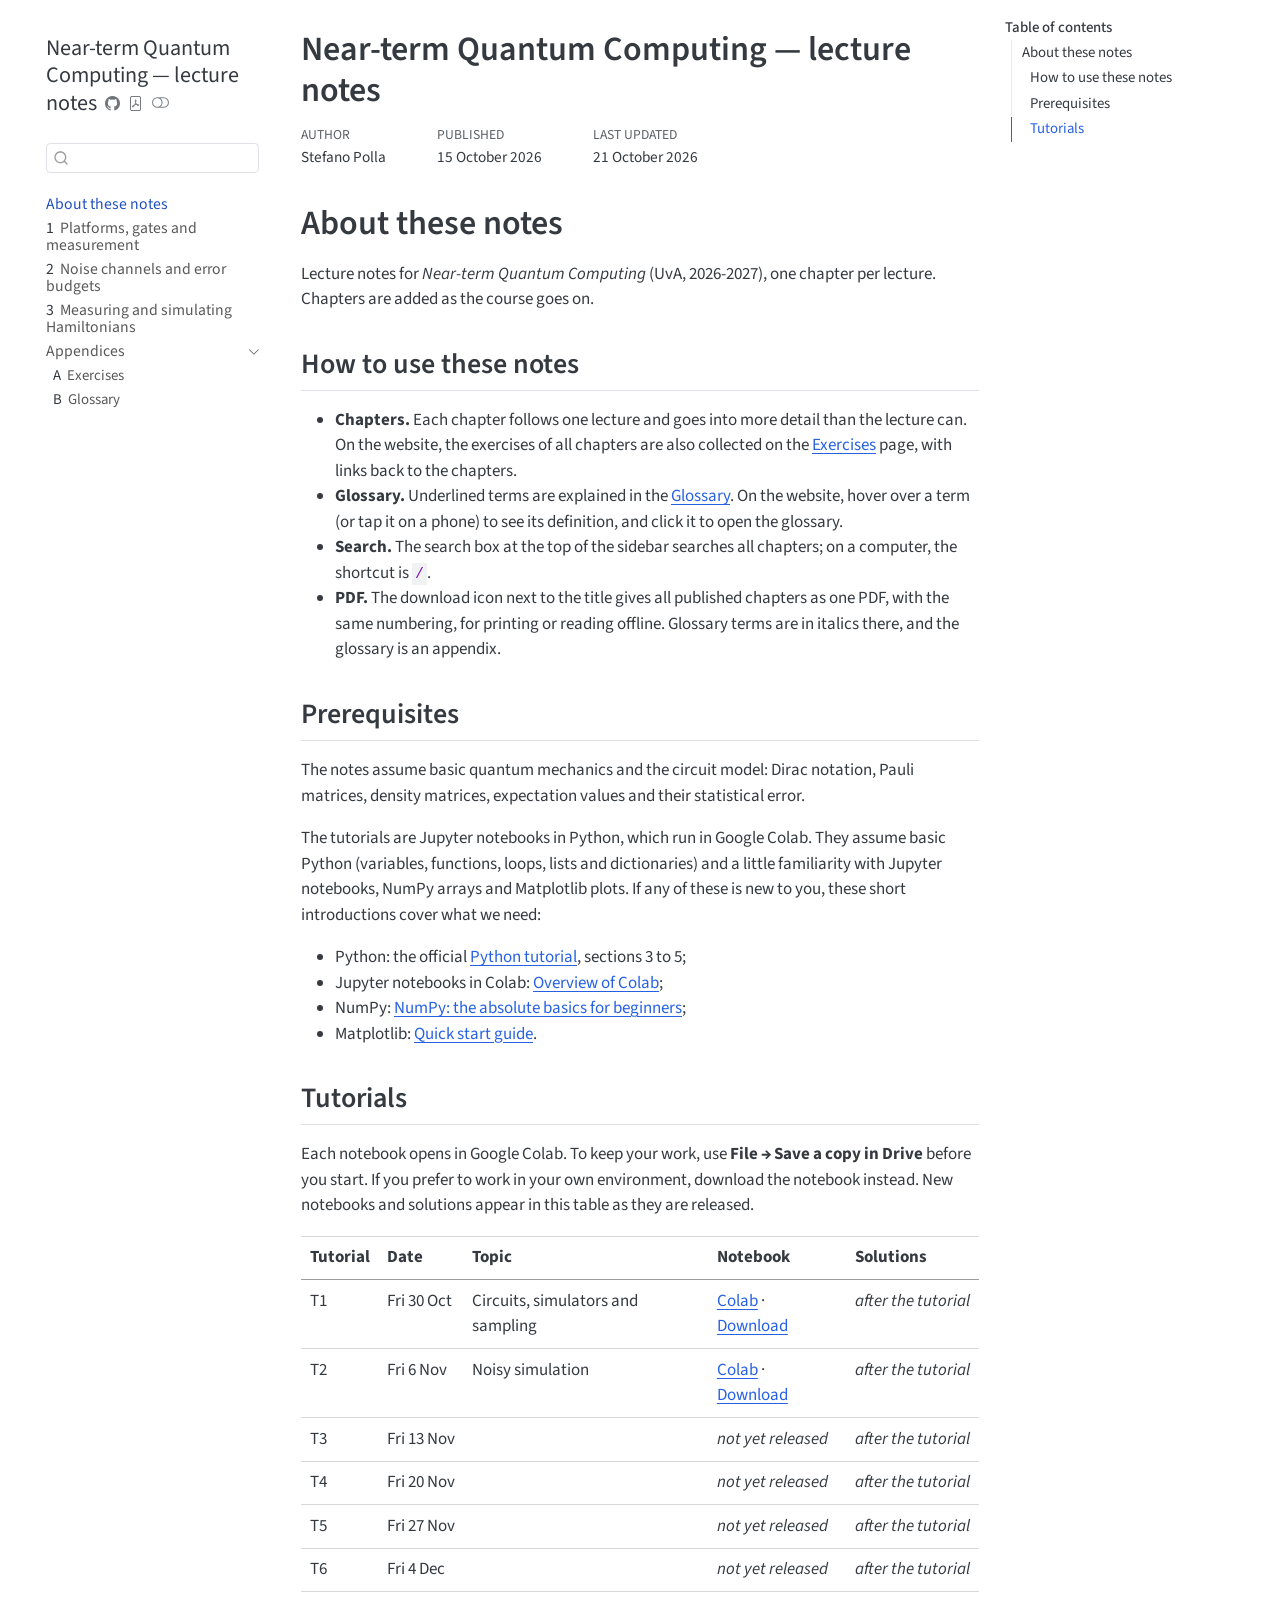
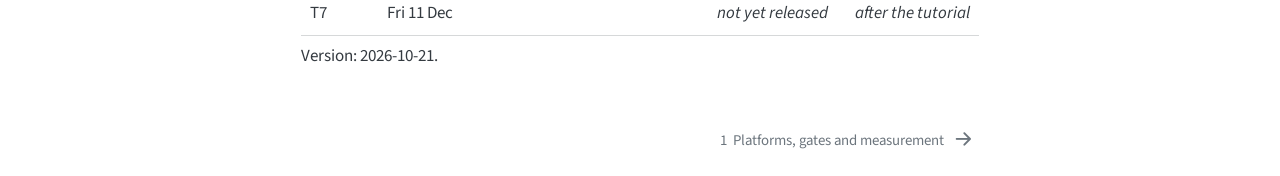
==== index.html @ 5a7c8dfd "Built site for gh-pages" ====
<!DOCTYPE html>
<html xmlns="http://www.w3.org/1999/xhtml" lang="en" xml:lang="en"><head>

<meta charset="utf-8">
<meta name="generator" content="quarto-1.10.19">

<meta name="viewport" content="width=device-width, initial-scale=1.0, user-scalable=yes">

<meta name="author" content="Stefano Polla">
<meta name="dcterms.date" content="2026-10-15">

<title>Near-term Quantum Computing — lecture notes</title>
<style>
/* Default styles provided by pandoc.
** See https://pandoc.org/MANUAL.html#variables-for-html for config info.
*/
span.smallcaps{font-variant: small-caps;}
div.columns{display: flex; gap: 1.5em;}
div.column{flex: auto;}
@media screen {
div.columns{gap: min(4vw, 1.5em);}
div.column{overflow-x: auto;}
}
div.hanging-indent{margin-left: 1.5em; text-indent: -1.5em;}
ul.task-list{list-style: none;}
ul.task-list li input[type="checkbox"] {
  width: 0.8em;
  margin: 0 0.8em 0.2em -1em; /* quarto-specific, see https://github.com/quarto-dev/quarto-cli/issues/4556 */ 
  vertical-align: middle;
}
</style>


<script src="site_libs/quarto-nav/quarto-nav.js"></script>
<script src="site_libs/quarto-nav/headroom.min.js"></script>
<script src="site_libs/clipboard/clipboard.min.js"></script>
<script src="site_libs/quarto-search/autocomplete.umd.js"></script>
<script src="site_libs/quarto-search/fuse.min.js"></script>
<script src="site_libs/quarto-search/quarto-search.js"></script>
<meta name="quarto:offset" content="./">
<link href="./L1-platforms-and-measurement.html" rel="next">
<script src="site_libs/quarto-html/quarto.js" type="module"></script>
<script src="site_libs/quarto-html/tabsets/tabsets.js" type="module"></script>
<script src="site_libs/quarto-html/popper.min.js"></script>
<script src="site_libs/quarto-html/tippy.umd.min.js"></script>
<script src="site_libs/quarto-html/anchor.min.js"></script>
<link href="site_libs/quarto-html/tippy.css" rel="stylesheet">
<link href="site_libs/quarto-html/quarto-syntax-highlighting-bf27225e3a48a9273f3daa8f8e829971.css" rel="stylesheet" class="quarto-color-scheme" id="quarto-text-highlighting-styles">
<link href="site_libs/quarto-html/quarto-syntax-highlighting-dark-b626d73c4c936ccc3cb08be7d45d1df6.css" rel="stylesheet" class="quarto-color-scheme quarto-color-alternate" id="quarto-text-highlighting-styles">
<link href="site_libs/quarto-html/quarto-syntax-highlighting-bf27225e3a48a9273f3daa8f8e829971.css" rel="stylesheet" class="quarto-color-scheme-extra" id="quarto-text-highlighting-styles">
<script src="site_libs/bootstrap/bootstrap.min.js"></script>
<link href="site_libs/bootstrap/bootstrap-icons.css" rel="stylesheet">
<link href="site_libs/bootstrap/bootstrap-d3f7f8e73c8d287b30bcf59c2b563615.min.css" rel="stylesheet" append-hash="true" class="quarto-color-scheme" id="quarto-bootstrap" data-mode="light">
<link href="site_libs/bootstrap/bootstrap-dark-37a0ccb6f5b9899fcb884e11bb6f7458.min.css" rel="stylesheet" append-hash="true" class="quarto-color-scheme quarto-color-alternate" id="quarto-bootstrap" data-mode="dark">
<link href="site_libs/bootstrap/bootstrap-d3f7f8e73c8d287b30bcf59c2b563615.min.css" rel="stylesheet" append-hash="true" class="quarto-color-scheme-extra" id="quarto-bootstrap" data-mode="light">
<script id="quarto-search-options" type="application/json">{
  "location": "sidebar",
  "copy-button": false,
  "collapse-after": 3,
  "panel-placement": "start",
  "type": "textbox",
  "limit": 50,
  "keyboard-shortcut": [
    "f",
    "/",
    "s"
  ],
  "show-item-context": false,
  "language": {
    "search-no-results-text": "No results",
    "search-matching-documents-text": "matching documents",
    "search-copy-link-title": "Copy link to search",
    "search-hide-matches-text": "Hide additional matches",
    "search-more-match-text": "more match in this document",
    "search-more-matches-text": "more matches in this document",
    "search-clear-button-title": "Clear",
    "search-text-placeholder": "",
    "search-detached-cancel-button-title": "Cancel",
    "search-submit-button-title": "Submit",
    "search-label": "Search"
  }
}</script>
<meta name="robots" content="noindex, nofollow">


<link rel="stylesheet" href="styles.css">
</head>

<body class="nav-sidebar floating quarto-light"><script id="quarto-html-before-body" type="application/javascript">
    const toggleBodyColorMode = (bsSheetEl) => {
      const mode = bsSheetEl.getAttribute("data-mode");
      const bodyEl = window.document.querySelector("body");
      if (mode === "dark") {
        bodyEl.classList.add("quarto-dark");
        bodyEl.classList.remove("quarto-light");
      } else {
        bodyEl.classList.add("quarto-light");
        bodyEl.classList.remove("quarto-dark");
      }
    }
    const toggleBodyColorPrimary = () => {
      const bsSheetEl = window.document.querySelector("link#quarto-bootstrap:not([rel=disabled-stylesheet])");
      if (bsSheetEl) {
        toggleBodyColorMode(bsSheetEl);
      }
    }
    const setColorSchemeToggle = (alternate) => {
      const toggles = window.document.querySelectorAll('.quarto-color-scheme-toggle');
      for (let i=0; i < toggles.length; i++) {
        const toggle = toggles[i];
        if (toggle) {
          if (alternate) {
            toggle.classList.add("alternate");
          } else {
            toggle.classList.remove("alternate");
          }
        }
      }
    };
    const toggleColorMode = (alternate) => {
      // Switch the stylesheets
      const primaryStylesheets = window.document.querySelectorAll('link.quarto-color-scheme:not(.quarto-color-alternate)');
      const alternateStylesheets = window.document.querySelectorAll('link.quarto-color-scheme.quarto-color-alternate');
      manageTransitions('#quarto-margin-sidebar .nav-link', false);
      if (alternate) {
        // note: dark is layered on light, we don't disable primary!
        enableStylesheet(alternateStylesheets);
        for (const sheetNode of alternateStylesheets) {
          if (sheetNode.id === "quarto-bootstrap") {
            toggleBodyColorMode(sheetNode);
          }
        }
      } else {
        disableStylesheet(alternateStylesheets);
        enableStylesheet(primaryStylesheets)
        toggleBodyColorPrimary();
      }
      manageTransitions('#quarto-margin-sidebar .nav-link', true);
      // Switch the toggles
      setColorSchemeToggle(alternate)
      // Hack to workaround the fact that safari doesn't
      // properly recolor the scrollbar when toggling (#1455)
      if (navigator.userAgent.indexOf('Safari') > 0 && navigator.userAgent.indexOf('Chrome') == -1) {
        manageTransitions("body", false);
        window.scrollTo(0, 1);
        setTimeout(() => {
          window.scrollTo(0, 0);
          manageTransitions("body", true);
        }, 40);
      }
    }
    const disableStylesheet = (stylesheets) => {
      for (let i=0; i < stylesheets.length; i++) {
        const stylesheet = stylesheets[i];
        stylesheet.rel = 'disabled-stylesheet';
      }
    }
    const enableStylesheet = (stylesheets) => {
      for (let i=0; i < stylesheets.length; i++) {
        const stylesheet = stylesheets[i];
        if(stylesheet.rel !== 'stylesheet') { // for Chrome, which will still FOUC without this check
          stylesheet.rel = 'stylesheet';
        }
      }
    }
    const manageTransitions = (selector, allowTransitions) => {
      const els = window.document.querySelectorAll(selector);
      for (let i=0; i < els.length; i++) {
        const el = els[i];
        if (allowTransitions) {
          el.classList.remove('notransition');
        } else {
          el.classList.add('notransition');
        }
      }
    }
    const isFileUrl = () => {
      return window.location.protocol === 'file:';
    }
    const hasAlternateSentinel = () => {
      let styleSentinel = getColorSchemeSentinel();
      if (styleSentinel !== null) {
        return styleSentinel === "alternate";
      } else {
        return false;
      }
    }
    const setStyleSentinel = (alternate) => {
      const value = alternate ? "alternate" : "default";
      if (!isFileUrl()) {
        window.localStorage.setItem("quarto-color-scheme", value);
      } else {
        localAlternateSentinel = value;
      }
    }
    const getColorSchemeSentinel = () => {
      if (!isFileUrl()) {
        const storageValue = window.localStorage.getItem("quarto-color-scheme");
        return storageValue != null ? storageValue : localAlternateSentinel;
      } else {
        return localAlternateSentinel;
      }
    }
    const toggleGiscusIfUsed = (isAlternate, darkModeDefault) => {
      const baseTheme = document.querySelector('#giscus-base-theme')?.value ?? 'light';
      const alternateTheme = document.querySelector('#giscus-alt-theme')?.value ?? 'dark';
      let newTheme = '';
      if(authorPrefersDark) {
        newTheme = isAlternate ? baseTheme : alternateTheme;
      } else {
        newTheme = isAlternate ? alternateTheme : baseTheme;
      }
      const changeGiscusTheme = () => {
        // From: https://github.com/giscus/giscus/issues/336
        const sendMessage = (message) => {
          const iframe = document.querySelector('iframe.giscus-frame');
          if (!iframe) return;
          iframe.contentWindow.postMessage({ giscus: message }, 'https://giscus.app');
        }
        sendMessage({
          setConfig: {
            theme: newTheme
          }
        });
      }
      const isGiscussLoaded = window.document.querySelector('iframe.giscus-frame') !== null;
      if (isGiscussLoaded) {
        changeGiscusTheme();
      }
    };
    const authorPrefersDark = false;
    const darkModeDefault = authorPrefersDark;
      document.querySelector('link#quarto-text-highlighting-styles.quarto-color-scheme-extra').rel = 'disabled-stylesheet';
      document.querySelector('link#quarto-bootstrap.quarto-color-scheme-extra').rel = 'disabled-stylesheet';
    let localAlternateSentinel = darkModeDefault ? 'alternate' : 'default';
    // Dark / light mode switch
    window.quartoToggleColorScheme = () => {
      // Read the current dark / light value
      let toAlternate = !hasAlternateSentinel();
      toggleColorMode(toAlternate);
      setStyleSentinel(toAlternate);
      toggleGiscusIfUsed(toAlternate, darkModeDefault);
      window.dispatchEvent(new Event('resize'));
    };
    // Switch to dark mode if need be
    if (hasAlternateSentinel()) {
      toggleColorMode(true);
    } else {
      toggleColorMode(false);
    }
  </script>

<div id="quarto-search-results"></div>
  <header id="quarto-header" class="headroom fixed-top">
  <nav class="quarto-secondary-nav">
    <div class="container-fluid d-flex">
      <button type="button" class="quarto-btn-toggle btn" data-bs-toggle="collapse" role="button" data-bs-target=".quarto-sidebar-collapse-item" aria-controls="quarto-sidebar" aria-expanded="false" aria-label="Toggle sidebar navigation" onclick="if (window.quartoToggleHeadroom) { window.quartoToggleHeadroom(); }">
        <i class="bi bi-layout-text-sidebar-reverse"></i>
      </button>
        <nav class="quarto-page-breadcrumbs" aria-label="breadcrumb"><ol class="breadcrumb"><li class="breadcrumb-item"><a href="./index.html">About these notes</a></li></ol></nav>
        <a class="flex-grow-1" role="navigation" data-bs-toggle="collapse" data-bs-target=".quarto-sidebar-collapse-item" aria-controls="quarto-sidebar" aria-expanded="false" aria-label="Toggle sidebar navigation" onclick="if (window.quartoToggleHeadroom) { window.quartoToggleHeadroom(); }">      
        </a>
      <button type="button" class="btn quarto-search-button" aria-label="Search" onclick="window.quartoOpenSearch();">
        <i class="bi bi-search"></i>
      </button>
    </div>
  </nav>
</header>
<!-- content -->
<div id="quarto-content" class="quarto-container page-columns page-rows-contents page-layout-article">
<!-- sidebar -->
  <nav id="quarto-sidebar" class="sidebar collapse collapse-horizontal quarto-sidebar-collapse-item sidebar-navigation floating overflow-auto">
    <div class="pt-lg-2 mt-2 text-left sidebar-header">
    <div class="sidebar-title mb-0 py-0">
      <a href="./">Near-term Quantum Computing — lecture notes</a> 
        <div class="sidebar-tools-main tools-wide">
    <a href="https://github.com/StefanoPolla/course-testing/tree/main/notes/" title="Source Code" class="quarto-navigation-tool px-1" aria-label="Source Code"><i class="bi bi-github"></i></a>
    <a href="./ntqc-lecture-notes.pdf" title="Download PDF" class="quarto-navigation-tool px-1" aria-label="Download PDF"><i class="bi bi-file-pdf"></i></a>
  <a href="" class="quarto-color-scheme-toggle quarto-navigation-tool  px-1" onclick="window.quartoToggleColorScheme(); return false;" title="Toggle dark mode"><i class="bi"></i></a>
</div>
    </div>
      </div>
        <div class="mt-2 flex-shrink-0 align-items-center">
        <div class="sidebar-search">
        <div id="quarto-search" class="" title="Search"></div>
        </div>
        </div>
    <div class="sidebar-menu-container"> 
    <ul class="list-unstyled mt-1">
        <li class="sidebar-item">
  <div class="sidebar-item-container"> 
  <a href="./index.html" class="sidebar-item-text sidebar-link active">
 <span class="menu-text">About these notes</span></a>
  </div>
</li>
        <li class="sidebar-item">
  <div class="sidebar-item-container"> 
  <a href="./L1-platforms-and-measurement.html" class="sidebar-item-text sidebar-link">
 <span class="menu-text"><span class="chapter-number">1</span>&nbsp; <span class="chapter-title">Platforms, gates and measurement</span></span></a>
  </div>
</li>
        <li class="sidebar-item">
  <div class="sidebar-item-container"> 
  <a href="./L2-noise.html" class="sidebar-item-text sidebar-link">
 <span class="menu-text"><span class="chapter-number">2</span>&nbsp; <span class="chapter-title">Noise channels and error budgets</span></span></a>
  </div>
</li>
        <li class="sidebar-item">
  <div class="sidebar-item-container"> 
  <a href="./L3-hamiltonians.html" class="sidebar-item-text sidebar-link">
 <span class="menu-text"><span class="chapter-number">3</span>&nbsp; <span class="chapter-title">Measuring and simulating Hamiltonians</span></span></a>
  </div>
</li>
        <li class="sidebar-item sidebar-item-section">
      <div class="sidebar-item-container"> 
            <a class="sidebar-item-text sidebar-link text-start" data-bs-toggle="collapse" data-bs-target="#quarto-sidebar-section-1" role="navigation" aria-expanded="true">
 <span class="menu-text">Appendices</span></a>
          <a class="sidebar-item-toggle text-start" data-bs-toggle="collapse" data-bs-target="#quarto-sidebar-section-1" role="navigation" aria-expanded="true" aria-label="Toggle section">
            <i class="bi bi-chevron-right ms-2"></i>
          </a> 
      </div>
      <ul id="quarto-sidebar-section-1" class="collapse list-unstyled sidebar-section depth1 show">  
          <li class="sidebar-item">
  <div class="sidebar-item-container"> 
  <a href="./exercises.html" class="sidebar-item-text sidebar-link">
 <span class="menu-text"><span class="chapter-number">A</span>&nbsp; <span class="chapter-title">Exercises</span></span></a>
  </div>
</li>
          <li class="sidebar-item">
  <div class="sidebar-item-container"> 
  <a href="./glossary.html" class="sidebar-item-text sidebar-link">
 <span class="menu-text"><span class="chapter-number">B</span>&nbsp; <span class="chapter-title">Glossary</span></span></a>
  </div>
</li>
      </ul>
  </li>
    </ul>
    </div>
</nav>
<div id="quarto-sidebar-glass" class="quarto-sidebar-collapse-item" data-bs-toggle="collapse" data-bs-target=".quarto-sidebar-collapse-item"></div>
<!-- margin-sidebar -->
    <div id="quarto-margin-sidebar" class="sidebar margin-sidebar">
        <nav id="TOC" role="doc-toc" class="toc-active">
    <h2 id="toc-title">Table of contents</h2>
   
  <ul>
  <li><a href="#sec-about" id="toc-sec-about" class="nav-link active" data-scroll-target="#sec-about">About these notes</a>
  <ul class="collapse">
  <li><a href="#how-to-use-these-notes" id="toc-how-to-use-these-notes" class="nav-link" data-scroll-target="#how-to-use-these-notes">How to use these notes</a></li>
  <li><a href="#prerequisites" id="toc-prerequisites" class="nav-link" data-scroll-target="#prerequisites">Prerequisites</a></li>
  <li><a href="#tutorials" id="toc-tutorials" class="nav-link" data-scroll-target="#tutorials">Tutorials</a></li>
  </ul></li>
  </ul>
</nav>
    </div>
<!-- main -->
<main class="content" id="quarto-document-content">


<header id="title-block-header" class="quarto-title-block default">
<div class="quarto-title">
<h1 class="title">Near-term Quantum Computing — lecture notes</h1>
</div>



<div class="quarto-title-meta">

    <div>
    <div class="quarto-title-meta-heading">Author</div>
    <div class="quarto-title-meta-contents">
             <p>Stefano Polla </p>
          </div>
  </div>
    
    <div>
    <div class="quarto-title-meta-heading">Published</div>
    <div class="quarto-title-meta-contents">
      <p class="date">15 October 2026</p>
    </div>
  </div>
  
    <div>
    <div class="quarto-title-meta-heading">Last updated</div>
    <div class="quarto-title-meta-contents">
      <p class="date-modified">21 October 2026</p>
    </div>
  </div>
    
  </div>
  


</header>


<section id="sec-about" class="level1 unnumbered web-only">
<h1 class="unnumbered web-only">About these notes</h1>
<p>Lecture notes for <em>Near-term Quantum Computing</em> (UvA, 2026-2027), one chapter per lecture. Chapters are added as the course goes on.</p>
<section id="how-to-use-these-notes" class="level2 unnumbered">
<h2 class="unnumbered anchored" data-anchor-id="how-to-use-these-notes">How to use these notes</h2>
<ul>
<li><strong>Chapters.</strong> Each chapter follows one lecture and goes into more detail than the lecture can. <span>On the website, the exercises of all chapters are also collected on the <a href="./exercises.html">Exercises</a> page, with links back to the chapters.</span></li>
<li><strong>Glossary.</strong> Underlined terms are explained in the <a href="./glossary.html">Glossary</a>. On the website, hover over a term (or tap it on a phone) to see its definition, and click it to open the glossary.</li>
<li><strong>Search.</strong> The search box at the top of the sidebar searches all chapters; on a computer, the shortcut is <code>/</code>.</li>
<li><strong>PDF.</strong> The download icon next to the title gives all published chapters as one PDF, with the same numbering, for printing or reading offline. Glossary terms are in italics there, and the glossary is an appendix.</li>
</ul>
</section>
<section id="prerequisites" class="level2 unnumbered">
<h2 class="unnumbered anchored" data-anchor-id="prerequisites">Prerequisites</h2>
<p>The notes assume basic quantum mechanics and the circuit model: Dirac notation, Pauli matrices, density matrices, expectation values and their statistical error.</p>
<p>The tutorials are Jupyter notebooks in Python, which run in Google Colab. They assume basic Python (variables, functions, loops, lists and dictionaries) and a little familiarity with Jupyter notebooks, NumPy arrays and Matplotlib plots. If any of these is new to you, these short introductions cover what we need:</p>
<ul>
<li>Python: the official <a href="https://docs.python.org/3/tutorial/">Python tutorial</a>, sections 3 to 5;</li>
<li>Jupyter notebooks in Colab: <a href="https://colab.research.google.com/notebooks/basic_features_overview.ipynb">Overview of Colab</a>;</li>
<li>NumPy: <a href="https://numpy.org/doc/stable/user/absolute_beginners.html">NumPy: the absolute basics for beginners</a>;</li>
<li>Matplotlib: <a href="https://matplotlib.org/stable/users/explain/quick_start.html">Quick start guide</a>.</li>
</ul>
</section>
<section id="tutorials" class="level2 unnumbered">
<h2 class="unnumbered anchored" data-anchor-id="tutorials">Tutorials</h2>
<p>Each notebook opens in Google Colab. To keep your work, use <strong>File → Save a copy in Drive</strong> before you start. If you prefer to work in your own environment, download the notebook instead. New notebooks and solutions appear in this table as they are released.</p>
<table class="caption-top table">
<thead>
<tr class="header">
<th style="text-align: left;">Tutorial</th>
<th style="text-align: left;">Date</th>
<th style="text-align: left;">Topic</th>
<th style="text-align: left;">Notebook</th>
<th style="text-align: left;">Solutions</th>
</tr>
</thead>
<tbody>
<tr class="odd">
<td style="text-align: left;">T1</td>
<td style="text-align: left;">Fri&nbsp;30&nbsp;Oct</td>
<td style="text-align: left;">Circuits, simulators and sampling</td>
<td style="text-align: left;"><a href="https://colab.research.google.com/github/StefanoPolla/course-testing/blob/main/tutorials/tutorial-01/T1-circuits-and-sampling_qiskit.ipynb">Colab</a>&nbsp;· <a href="downloads/tutorial-01/T1-circuits-and-sampling_qiskit.ipynb" download="T1-circuits-and-sampling_qiskit.ipynb">Download</a></td>
<td style="text-align: left;"><em>after&nbsp;the&nbsp;tutorial</em></td>
</tr>
<tr class="even">
<td style="text-align: left;">T2</td>
<td style="text-align: left;">Fri&nbsp;6&nbsp;Nov</td>
<td style="text-align: left;">Noisy simulation</td>
<td style="text-align: left;"><a href="https://colab.research.google.com/github/StefanoPolla/course-testing/blob/main/tutorials/tutorial-02/T2-noisy-simulation_qiskit.ipynb">Colab</a>&nbsp;· <a href="downloads/tutorial-02/T2-noisy-simulation_qiskit.ipynb" download="T2-noisy-simulation_qiskit.ipynb">Download</a></td>
<td style="text-align: left;"><em>after&nbsp;the&nbsp;tutorial</em></td>
</tr>
<tr class="odd">
<td style="text-align: left;">T3</td>
<td style="text-align: left;">Fri&nbsp;13&nbsp;Nov</td>
<td style="text-align: left;"></td>
<td style="text-align: left;"><em>not&nbsp;yet&nbsp;released</em></td>
<td style="text-align: left;"><em>after&nbsp;the&nbsp;tutorial</em></td>
</tr>
<tr class="even">
<td style="text-align: left;">T4</td>
<td style="text-align: left;">Fri&nbsp;20&nbsp;Nov</td>
<td style="text-align: left;"></td>
<td style="text-align: left;"><em>not&nbsp;yet&nbsp;released</em></td>
<td style="text-align: left;"><em>after&nbsp;the&nbsp;tutorial</em></td>
</tr>
<tr class="odd">
<td style="text-align: left;">T5</td>
<td style="text-align: left;">Fri&nbsp;27&nbsp;Nov</td>
<td style="text-align: left;"></td>
<td style="text-align: left;"><em>not&nbsp;yet&nbsp;released</em></td>
<td style="text-align: left;"><em>after&nbsp;the&nbsp;tutorial</em></td>
</tr>
<tr class="even">
<td style="text-align: left;">T6</td>
<td style="text-align: left;">Fri&nbsp;4&nbsp;Dec</td>
<td style="text-align: left;"></td>
<td style="text-align: left;"><em>not&nbsp;yet&nbsp;released</em></td>
<td style="text-align: left;"><em>after&nbsp;the&nbsp;tutorial</em></td>
</tr>
<tr class="odd">
<td style="text-align: left;">T7</td>
<td style="text-align: left;">Fri&nbsp;11&nbsp;Dec</td>
<td style="text-align: left;"></td>
<td style="text-align: left;"><em>not&nbsp;yet&nbsp;released</em></td>
<td style="text-align: left;"><em>after&nbsp;the&nbsp;tutorial</em></td>
</tr>
</tbody>
</table>
<p>Version: 2026-10-21.</p>


</section>
</section>

</main> <!-- /main -->
<style>
  a.gloss { text-decoration: underline dotted; color: inherit; }
</style>
<script>
  document.addEventListener("DOMContentLoaded", function () {
    if (typeof tippy === "undefined") return;
    tippy("a.gloss", {
      content: (el) => el.getAttribute("data-gloss"),
      theme: "quarto",
      maxWidth: 360,
    });
  });
</script>
<script id="quarto-html-after-body" type="application/javascript">
  window.document.addEventListener("DOMContentLoaded", function (event) {
    // Ensure there is a toggle, if there isn't float one in the top right
    if (window.document.querySelector('.quarto-color-scheme-toggle') === null) {
      const a = window.document.createElement('a');
      a.classList.add('top-right');
      a.classList.add('quarto-color-scheme-toggle');
      a.href = "";
      a.onclick = function() { try { window.quartoToggleColorScheme(); } catch {} return false; };
      const i = window.document.createElement("i");
      i.classList.add('bi');
      a.appendChild(i);
      window.document.body.appendChild(a);
    }
    setColorSchemeToggle(hasAlternateSentinel())
    const icon = "";
    const anchorJS = new window.AnchorJS();
    anchorJS.options = {
      placement: 'right',
      icon: icon
    };
    anchorJS.add('.anchored');
    const isCodeAnnotation = (el) => {
      for (const clz of el.classList) {
        if (clz.startsWith('code-annotation-')) {                     
          return true;
        }
      }
      return false;
    }
    const onCopySuccess = function(e) {
      // button target
      const button = e.trigger;
      // don't keep focus
      button.blur();
      // flash "checked"
      button.classList.add('code-copy-button-checked');
      var currentTitle = button.getAttribute("title");
      button.setAttribute("title", "Copied!");
      let tooltip;
      if (window.bootstrap) {
        button.setAttribute("data-bs-toggle", "tooltip");
        button.setAttribute("data-bs-placement", "left");
        button.setAttribute("data-bs-title", "Copied!");
        tooltip = new bootstrap.Tooltip(button, 
          { trigger: "manual", 
            customClass: "code-copy-button-tooltip",
            offset: [0, -8]});
        tooltip.show();    
      }
      setTimeout(function() {
        if (tooltip) {
          tooltip.hide();
          button.removeAttribute("data-bs-title");
          button.removeAttribute("data-bs-toggle");
          button.removeAttribute("data-bs-placement");
        }
        button.setAttribute("title", currentTitle);
        button.classList.remove('code-copy-button-checked');
      }, 1000);
      // clear code selection
      e.clearSelection();
    }
    const getTextToCopy = function(trigger) {
      const outerScaffold = trigger.parentElement.cloneNode(true);
      const codeEl = outerScaffold.querySelector('code');
      for (const childEl of codeEl.children) {
        if (isCodeAnnotation(childEl)) {
          childEl.remove();
        }
      }
      return codeEl.innerText;
    }
    const clipboard = new window.ClipboardJS('.code-copy-button:not([data-in-quarto-modal])', {
      text: getTextToCopy
    });
    clipboard.on('success', onCopySuccess);
    if (window.document.getElementById('quarto-embedded-source-code-modal')) {
      const clipboardModal = new window.ClipboardJS('.code-copy-button[data-in-quarto-modal]', {
        text: getTextToCopy,
        container: window.document.getElementById('quarto-embedded-source-code-modal')
      });
      clipboardModal.on('success', onCopySuccess);
    }
      var localhostRegex = new RegExp(/^(?:http|https):\/\/localhost\:?[0-9]*\//);
      var mailtoRegex = new RegExp(/^mailto:/);
        var filterRegex = new RegExp("https:\/\/stefanopolla\.github\.io\/course-testing\/");
      var isInternal = (href) => {
          return filterRegex.test(href) || localhostRegex.test(href) || mailtoRegex.test(href);
      }
      // Inspect non-navigation links and adorn them if external
     var links = window.document.querySelectorAll('a[href]:not(.nav-link):not(.navbar-brand):not(.toc-action):not(.sidebar-link):not(.sidebar-item-toggle):not(.pagination-link):not(.no-external):not([aria-hidden]):not(.dropdown-item):not(.quarto-navigation-tool):not(.about-link)');
      for (var i=0; i<links.length; i++) {
        const link = links[i];
        if (!isInternal(link.href)) {
          // undo the damage that might have been done by quarto-nav.js in the case of
          // links that we want to consider external
          if (link.dataset.originalHref !== undefined) {
            link.href = link.dataset.originalHref;
          }
        }
      }
    function tippyHover(el, contentFn, onTriggerFn, onUntriggerFn) {
      const config = {
        allowHTML: true,
        maxWidth: 500,
        delay: 100,
        arrow: false,
        appendTo: function(el) {
            return el.parentElement;
        },
        interactive: true,
        interactiveBorder: 10,
        theme: 'quarto',
        placement: 'bottom-start',
      };
      if (contentFn) {
        config.content = contentFn;
      }
      if (onTriggerFn) {
        config.onTrigger = onTriggerFn;
      }
      if (onUntriggerFn) {
        config.onUntrigger = onUntriggerFn;
      }
      window.tippy(el, config); 
    }
    const noterefs = window.document.querySelectorAll('a[role="doc-noteref"]');
    for (var i=0; i<noterefs.length; i++) {
      const ref = noterefs[i];
      tippyHover(ref, function() {
        // use id or data attribute instead here
        let href = ref.getAttribute('data-footnote-href') || ref.getAttribute('href');
        try { href = new URL(href).hash; } catch {}
        const id = href.replace(/^#\/?/, "");
        const note = window.document.getElementById(id);
        if (note) {
          return note.innerHTML;
        } else {
          return "";
        }
      });
    }
    const xrefs = window.document.querySelectorAll('a.quarto-xref');
    const processXRef = (id, note) => {
      // Strip column container classes
      const stripColumnClz = (el) => {
        el.classList.remove("page-full", "page-columns");
        if (el.children) {
          for (const child of el.children) {
            stripColumnClz(child);
          }
        }
      }
      stripColumnClz(note)
      if (id === null || id.startsWith('sec-')) {
        // Special case sections, only their first couple elements
        const container = document.createElement("div");
        if (note.children && note.children.length > 2) {
          container.appendChild(note.children[0].cloneNode(true));
          for (let i = 1; i < note.children.length; i++) {
            const child = note.children[i];
            if (child.tagName === "P" && child.innerText === "") {
              continue;
            } else {
              container.appendChild(child.cloneNode(true));
              break;
            }
          }
          if (window.Quarto?.typesetMath) {
            window.Quarto.typesetMath(container);
          }
          return container.innerHTML
        } else {
          if (window.Quarto?.typesetMath) {
            window.Quarto.typesetMath(note);
          }
          return note.innerHTML;
        }
      } else {
        // Remove any anchor links if they are present
        const anchorLink = note.querySelector('a.anchorjs-link');
        if (anchorLink) {
          anchorLink.remove();
        }
        if (window.Quarto?.typesetMath) {
          window.Quarto.typesetMath(note);
        }
        if (note.classList.contains("callout")) {
          return note.outerHTML;
        } else {
          return note.innerHTML;
        }
      }
    }
    for (var i=0; i<xrefs.length; i++) {
      const xref = xrefs[i];
      tippyHover(xref, undefined, function(instance) {
        instance.disable();
        let url = xref.getAttribute('href');
        let hash = undefined; 
        if (url.startsWith('#')) {
          hash = url;
        } else {
          try { hash = new URL(url).hash; } catch {}
        }
        if (hash) {
          const id = hash.replace(/^#\/?/, "");
          const note = window.document.getElementById(id);
          if (note !== null) {
            try {
              const html = processXRef(id, note.cloneNode(true));
              instance.setContent(html);
            } finally {
              instance.enable();
              instance.show();
            }
          } else {
            // See if we can fetch this
            fetch(url.split('#')[0])
            .then(res => res.text())
            .then(html => {
              const parser = new DOMParser();
              const htmlDoc = parser.parseFromString(html, "text/html");
              const note = htmlDoc.getElementById(id);
              if (note !== null) {
                const html = processXRef(id, note);
                instance.setContent(html);
              } 
            }).finally(() => {
              instance.enable();
              instance.show();
            });
          }
        } else {
          // See if we can fetch a full url (with no hash to target)
          // This is a special case and we should probably do some content thinning / targeting
          fetch(url)
          .then(res => res.text())
          .then(html => {
            const parser = new DOMParser();
            const htmlDoc = parser.parseFromString(html, "text/html");
            const note = htmlDoc.querySelector('main.content');
            if (note !== null) {
              // This should only happen for chapter cross references
              // (since there is no id in the URL)
              // remove the first header
              if (note.children.length > 0 && note.children[0].tagName === "HEADER") {
                note.children[0].remove();
              }
              const html = processXRef(null, note);
              instance.setContent(html);
            } 
          }).finally(() => {
            instance.enable();
            instance.show();
          });
        }
      }, function(instance) {
      });
    }
        let selectedAnnoteEl;
        const selectorForAnnotation = ( cell, annotation) => {
          let cellAttr = 'data-code-cell="' + cell + '"';
          let lineAttr = 'data-code-annotation="' +  annotation + '"';
          const selector = 'span[' + cellAttr + '][' + lineAttr + ']';
          return selector;
        }
        const selectCodeLines = (annoteEl) => {
          const doc = window.document;
          const targetCell = annoteEl.getAttribute("data-target-cell");
          const targetAnnotation = annoteEl.getAttribute("data-target-annotation");
          const annoteSpan = window.document.querySelector(selectorForAnnotation(targetCell, targetAnnotation));
          const lines = annoteSpan.getAttribute("data-code-lines").split(",");
          const lineIds = lines.map((line) => {
            return targetCell + "-" + line;
          })
          let top = null;
          let height = null;
          let parent = null;
          if (lineIds.length > 0) {
              //compute the position of the single el (top and bottom and make a div)
              const el = window.document.getElementById(lineIds[0]);
              top = el.offsetTop;
              height = el.offsetHeight;
              parent = el.parentElement.parentElement;
            if (lineIds.length > 1) {
              const lastEl = window.document.getElementById(lineIds[lineIds.length - 1]);
              const bottom = lastEl.offsetTop + lastEl.offsetHeight;
              height = bottom - top;
            }
            if (top !== null && height !== null && parent !== null) {
              // cook up a div (if necessary) and position it 
              let div = window.document.getElementById("code-annotation-line-highlight");
              if (div === null) {
                div = window.document.createElement("div");
                div.setAttribute("id", "code-annotation-line-highlight");
                div.style.position = 'absolute';
                parent.appendChild(div);
              }
              div.style.top = top - 2 + "px";
              div.style.height = height + 4 + "px";
              div.style.left = 0;
              let gutterDiv = window.document.getElementById("code-annotation-line-highlight-gutter");
              if (gutterDiv === null) {
                gutterDiv = window.document.createElement("div");
                gutterDiv.setAttribute("id", "code-annotation-line-highlight-gutter");
                gutterDiv.style.position = 'absolute';
                const codeCell = window.document.getElementById(targetCell);
                const gutter = codeCell.querySelector('.code-annotation-gutter');
                gutter.appendChild(gutterDiv);
              }
              gutterDiv.style.top = top - 2 + "px";
              gutterDiv.style.height = height + 4 + "px";
            }
            selectedAnnoteEl = annoteEl;
          }
        };
        const unselectCodeLines = () => {
          const elementsIds = ["code-annotation-line-highlight", "code-annotation-line-highlight-gutter"];
          elementsIds.forEach((elId) => {
            const div = window.document.getElementById(elId);
            if (div) {
              div.remove();
            }
          });
          selectedAnnoteEl = undefined;
        };
          // Handle positioning of the toggle
      window.addEventListener(
        "resize",
        throttle(() => {
          elRect = undefined;
          if (selectedAnnoteEl) {
            selectCodeLines(selectedAnnoteEl);
          }
        }, 10)
      );
      function throttle(fn, ms) {
      let throttle = false;
      let timer;
        return (...args) => {
          if(!throttle) { // first call gets through
              fn.apply(this, args);
              throttle = true;
          } else { // all the others get throttled
              if(timer) clearTimeout(timer); // cancel #2
              timer = setTimeout(() => {
                fn.apply(this, args);
                timer = throttle = false;
              }, ms);
          }
        };
      }
        // Attach click handler to the DT
        const annoteDls = window.document.querySelectorAll('dt[data-target-cell]');
        for (const annoteDlNode of annoteDls) {
          annoteDlNode.addEventListener('click', (event) => {
            const clickedEl = event.target;
            if (clickedEl !== selectedAnnoteEl) {
              unselectCodeLines();
              const activeEl = window.document.querySelector('dt[data-target-cell].code-annotation-active');
              if (activeEl) {
                activeEl.classList.remove('code-annotation-active');
              }
              selectCodeLines(clickedEl);
              clickedEl.classList.add('code-annotation-active');
            } else {
              // Unselect the line
              unselectCodeLines();
              clickedEl.classList.remove('code-annotation-active');
            }
          });
        }
    const findCites = (el) => {
      const parentEl = el.parentElement;
      if (parentEl) {
        const cites = parentEl.dataset.cites;
        if (cites) {
          return {
            el,
            cites: cites.split(' ')
          };
        } else {
          return findCites(el.parentElement)
        }
      } else {
        return undefined;
      }
    };
    var bibliorefs = window.document.querySelectorAll('a[role="doc-biblioref"]');
    for (var i=0; i<bibliorefs.length; i++) {
      const ref = bibliorefs[i];
      const citeInfo = findCites(ref);
      if (citeInfo) {
        tippyHover(citeInfo.el, function() {
          var popup = window.document.createElement('div');
          citeInfo.cites.forEach(function(cite) {
            var citeDiv = window.document.createElement('div');
            citeDiv.classList.add('hanging-indent');
            citeDiv.classList.add('csl-entry');
            var biblioDiv = window.document.getElementById('ref-' + cite);
            if (biblioDiv) {
              citeDiv.innerHTML = biblioDiv.innerHTML;
            }
            popup.appendChild(citeDiv);
          });
          return popup.innerHTML;
        });
      }
    }
  });
  </script>
<nav class="page-navigation">
  <div class="nav-page nav-page-previous">
  </div>
  <div class="nav-page nav-page-next">
      <a href="./L1-platforms-and-measurement.html" class="pagination-link" aria-label="Platforms, gates and measurement">
        <span class="nav-page-text"><span class="chapter-number">1</span>&nbsp; <span class="chapter-title">Platforms, gates and measurement</span></span> <i class="bi bi-arrow-right-short"></i>
      </a>
  </div>
</nav>
</div> <!-- /content -->




</body></html>
---- site_libs/quarto-html/tippy.css ----
.tippy-box[data-animation=fade][data-state=hidden]{opacity:0}[data-tippy-root]{max-width:calc(100vw - 10px)}.tippy-box{position:relative;background-color:#333;color:#fff;border-radius:4px;font-size:14px;line-height:1.4;white-space:normal;outline:0;transition-property:transform,visibility,opacity}.tippy-box[data-placement^=top]>.tippy-arrow{bottom:0}.tippy-box[data-placement^=top]>.tippy-arrow:before{bottom:-7px;left:0;border-width:8px 8px 0;border-top-color:initial;transform-origin:center top}.tippy-box[data-placement^=bottom]>.tippy-arrow{top:0}.tippy-box[data-placement^=bottom]>.tippy-arrow:before{top:-7px;left:0;border-width:0 8px 8px;border-bottom-color:initial;transform-origin:center bottom}.tippy-box[data-placement^=left]>.tippy-arrow{right:0}.tippy-box[data-placement^=left]>.tippy-arrow:before{border-width:8px 0 8px 8px;border-left-color:initial;right:-7px;transform-origin:center left}.tippy-box[data-placement^=right]>.tippy-arrow{left:0}.tippy-box[data-placement^=right]>.tippy-arrow:before{left:-7px;border-width:8px 8px 8px 0;border-right-color:initial;transform-origin:center right}.tippy-box[data-inertia][data-state=visible]{transition-timing-function:cubic-bezier(.54,1.5,.38,1.11)}.tippy-arrow{width:16px;height:16px;color:#333}.tippy-arrow:before{content:"";position:absolute;border-color:transparent;border-style:solid}.tippy-content{position:relative;padding:5px 9px;z-index:1}
---- site_libs/quarto-html/quarto-syntax-highlighting-bf27225e3a48a9273f3daa8f8e829971.css ----
/* quarto syntax highlight colors */
:root {
  --quarto-hl-ot-color: #003B4F;
  --quarto-hl-at-color: #657422;
  --quarto-hl-ss-color: #20794D;
  --quarto-hl-an-color: #5E5E5E;
  --quarto-hl-fu-color: #4758AB;
  --quarto-hl-st-color: #20794D;
  --quarto-hl-cf-color: #003B4F;
  --quarto-hl-op-color: #5E5E5E;
  --quarto-hl-er-color: #AD0000;
  --quarto-hl-bn-color: #AD0000;
  --quarto-hl-al-color: #AD0000;
  --quarto-hl-va-color: #111111;
  --quarto-hl-bu-color: inherit;
  --quarto-hl-ex-color: inherit;
  --quarto-hl-pp-color: #AD0000;
  --quarto-hl-in-color: #5E5E5E;
  --quarto-hl-vs-color: #20794D;
  --quarto-hl-wa-color: #5E5E5E;
  --quarto-hl-do-color: #5E5E5E;
  --quarto-hl-im-color: #00769E;
  --quarto-hl-ch-color: #20794D;
  --quarto-hl-dt-color: #AD0000;
  --quarto-hl-fl-color: #AD0000;
  --quarto-hl-co-color: #5E5E5E;
  --quarto-hl-cv-color: #5E5E5E;
  --quarto-hl-cn-color: #8f5902;
  --quarto-hl-sc-color: #5E5E5E;
  --quarto-hl-dv-color: #AD0000;
  --quarto-hl-kw-color: #003B4F;
}

/* other quarto variables */
:root {
  --quarto-font-monospace: SFMono-Regular, Menlo, Monaco, Consolas, "Liberation Mono", "Courier New", monospace;
}

/* syntax highlight based on Pandoc's rules */
pre > code.sourceCode > span {
  color: #003B4F;
}

code.sourceCode > span {
  color: #003B4F;
}

div.sourceCode,
div.sourceCode pre.sourceCode {
  color: #003B4F;
}

/* Normal */
code span {
  color: #003B4F;
}

/* Alert */
code span.al {
  color: #AD0000;
  font-style: inherit;
}

/* Annotation */
code span.an {
  color: #5E5E5E;
  font-style: inherit;
}

/* Attribute */
code span.at {
  color: #657422;
  font-style: inherit;
}

/* BaseN */
code span.bn {
  color: #AD0000;
  font-style: inherit;
}

/* BuiltIn */
code span.bu {
  font-style: inherit;
}

/* ControlFlow */
code span.cf {
  color: #003B4F;
  font-weight: bold;
  font-style: inherit;
}

/* Char */
code span.ch {
  color: #20794D;
  font-style: inherit;
}

/* Constant */
code span.cn {
  color: #8f5902;
  font-style: inherit;
}

/* Comment */
code span.co {
  color: #5E5E5E;
  font-style: inherit;
}

/* CommentVar */
code span.cv {
  color: #5E5E5E;
  font-style: italic;
}

/* Documentation */
code span.do {
  color: #5E5E5E;
  font-style: italic;
}

/* DataType */
code span.dt {
  color: #AD0000;
  font-style: inherit;
}

/* DecVal */
code span.dv {
  color: #AD0000;
  font-style: inherit;
}

/* Error */
code span.er {
  color: #AD0000;
  font-style: inherit;
}

/* Extension */
code span.ex {
  font-style: inherit;
}

/* Float */
code span.fl {
  color: #AD0000;
  font-style: inherit;
}

/* Function */
code span.fu {
  color: #4758AB;
  font-style: inherit;
}

/* Import */
code span.im {
  color: #00769E;
  font-style: inherit;
}

/* Information */
code span.in {
  color: #5E5E5E;
  font-style: inherit;
}

/* Keyword */
code span.kw {
  color: #003B4F;
  font-weight: bold;
  font-style: inherit;
}

/* Operator */
code span.op {
  color: #5E5E5E;
  font-style: inherit;
}

/* Other */
code span.ot {
  color: #003B4F;
  font-style: inherit;
}

/* Preprocessor */
code span.pp {
  color: #AD0000;
  font-style: inherit;
}

/* SpecialChar */
code span.sc {
  color: #5E5E5E;
  font-style: inherit;
}

/* SpecialString */
code span.ss {
  color: #20794D;
  font-style: inherit;
}

/* String */
code span.st {
  color: #20794D;
  font-style: inherit;
}

/* Variable */
code span.va {
  color: #111111;
  font-style: inherit;
}

/* VerbatimString */
code span.vs {
  color: #20794D;
  font-style: inherit;
}

/* Warning */
code span.wa {
  color: #5E5E5E;
  font-style: italic;
}

.prevent-inlining {
  content: "</";
}

/*# sourceMappingURL=8be38f48d34c45af72792cbd699585e7.css.map */
---- site_libs/quarto-html/quarto-syntax-highlighting-dark-b626d73c4c936ccc3cb08be7d45d1df6.css ----
/* quarto syntax highlight colors */
:root {
  --quarto-hl-al-color: #f07178;
  --quarto-hl-an-color: #d4d0ab;
  --quarto-hl-at-color: #00e0e0;
  --quarto-hl-bn-color: #d4d0ab;
  --quarto-hl-bu-color: #abe338;
  --quarto-hl-ch-color: #abe338;
  --quarto-hl-co-color: #f8f8f2;
  --quarto-hl-cv-color: #ffd700;
  --quarto-hl-cn-color: #ffd700;
  --quarto-hl-cf-color: #ffa07a;
  --quarto-hl-dt-color: #ffa07a;
  --quarto-hl-dv-color: #d4d0ab;
  --quarto-hl-do-color: #f8f8f2;
  --quarto-hl-er-color: #f07178;
  --quarto-hl-ex-color: #00e0e0;
  --quarto-hl-fl-color: #d4d0ab;
  --quarto-hl-fu-color: #ffa07a;
  --quarto-hl-im-color: #abe338;
  --quarto-hl-in-color: #d4d0ab;
  --quarto-hl-kw-color: #ffa07a;
  --quarto-hl-op-color: #ffa07a;
  --quarto-hl-ot-color: #00e0e0;
  --quarto-hl-pp-color: #dcc6e0;
  --quarto-hl-re-color: #00e0e0;
  --quarto-hl-sc-color: #abe338;
  --quarto-hl-ss-color: #abe338;
  --quarto-hl-st-color: #abe338;
  --quarto-hl-va-color: #00e0e0;
  --quarto-hl-vs-color: #abe338;
  --quarto-hl-wa-color: #dcc6e0;
}

/* other quarto variables */
:root {
  --quarto-font-monospace: SFMono-Regular, Menlo, Monaco, Consolas, "Liberation Mono", "Courier New", monospace;
}

/* syntax highlight based on Pandoc's rules */
pre > code.sourceCode > span {
  color: #f8f8f2;
}

code.sourceCode > span {
  color: #f8f8f2;
}

div.sourceCode,
div.sourceCode pre.sourceCode {
  color: #f8f8f2;
}

/* Normal */
code span {
  color: #f8f8f2;
}

/* Alert */
code span.al {
  color: #f07178;
}

/* Annotation */
code span.an {
  color: #d4d0ab;
}

/* Attribute */
code span.at {
  color: #00e0e0;
}

/* BaseN */
code span.bn {
  color: #d4d0ab;
}

/* BuiltIn */
code span.bu {
  color: #abe338;
}

/* ControlFlow */
code span.cf {
  font-weight: bold;
  color: #ffa07a;
}

/* Char */
code span.ch {
  color: #abe338;
}

/* Constant */
code span.cn {
  color: #ffd700;
}

/* Comment */
code span.co {
  font-style: italic;
  color: #f8f8f2;
}

/* CommentVar */
code span.cv {
  color: #ffd700;
}

/* Documentation */
code span.do {
  color: #f8f8f2;
}

/* DataType */
code span.dt {
  color: #ffa07a;
}

/* DecVal */
code span.dv {
  color: #d4d0ab;
}

/* Error */
code span.er {
  color: #f07178;
  text-decoration: underline;
}

/* Extension */
code span.ex {
  font-weight: bold;
  color: #00e0e0;
}

/* Float */
code span.fl {
  color: #d4d0ab;
}

/* Function */
code span.fu {
  color: #ffa07a;
}

/* Import */
code span.im {
  color: #abe338;
}

/* Information */
code span.in {
  color: #d4d0ab;
}

/* Keyword */
code span.kw {
  font-weight: bold;
  color: #ffa07a;
}

/* Operator */
code span.op {
  color: #ffa07a;
}

/* Other */
code span.ot {
  color: #00e0e0;
}

/* Preprocessor */
code span.pp {
  color: #dcc6e0;
}

/* RegionMarker */
code span.re {
  background-color: #f8f8f2;
  color: #00e0e0;
}

/* SpecialChar */
code span.sc {
  color: #abe338;
}

/* SpecialString */
code span.ss {
  color: #abe338;
}

/* String */
code span.st {
  color: #abe338;
}

/* Variable */
code span.va {
  color: #00e0e0;
}

/* VerbatimString */
code span.vs {
  color: #abe338;
}

/* Warning */
code span.wa {
  color: #dcc6e0;
}

.prevent-inlining {
  content: "</";
}

/*# sourceMappingURL=a269c63e8167c3ae395728e86feb0848.css.map */
---- site_libs/quarto-html/quarto-syntax-highlighting-bf27225e3a48a9273f3daa8f8e829971.css ----
/* quarto syntax highlight colors */
:root {
  --quarto-hl-ot-color: #003B4F;
  --quarto-hl-at-color: #657422;
  --quarto-hl-ss-color: #20794D;
  --quarto-hl-an-color: #5E5E5E;
  --quarto-hl-fu-color: #4758AB;
  --quarto-hl-st-color: #20794D;
  --quarto-hl-cf-color: #003B4F;
  --quarto-hl-op-color: #5E5E5E;
  --quarto-hl-er-color: #AD0000;
  --quarto-hl-bn-color: #AD0000;
  --quarto-hl-al-color: #AD0000;
  --quarto-hl-va-color: #111111;
  --quarto-hl-bu-color: inherit;
  --quarto-hl-ex-color: inherit;
  --quarto-hl-pp-color: #AD0000;
  --quarto-hl-in-color: #5E5E5E;
  --quarto-hl-vs-color: #20794D;
  --quarto-hl-wa-color: #5E5E5E;
  --quarto-hl-do-color: #5E5E5E;
  --quarto-hl-im-color: #00769E;
  --quarto-hl-ch-color: #20794D;
  --quarto-hl-dt-color: #AD0000;
  --quarto-hl-fl-color: #AD0000;
  --quarto-hl-co-color: #5E5E5E;
  --quarto-hl-cv-color: #5E5E5E;
  --quarto-hl-cn-color: #8f5902;
  --quarto-hl-sc-color: #5E5E5E;
  --quarto-hl-dv-color: #AD0000;
  --quarto-hl-kw-color: #003B4F;
}

/* other quarto variables */
:root {
  --quarto-font-monospace: SFMono-Regular, Menlo, Monaco, Consolas, "Liberation Mono", "Courier New", monospace;
}

/* syntax highlight based on Pandoc's rules */
pre > code.sourceCode > span {
  color: #003B4F;
}

code.sourceCode > span {
  color: #003B4F;
}

div.sourceCode,
div.sourceCode pre.sourceCode {
  color: #003B4F;
}

/* Normal */
code span {
  color: #003B4F;
}

/* Alert */
code span.al {
  color: #AD0000;
  font-style: inherit;
}

/* Annotation */
code span.an {
  color: #5E5E5E;
  font-style: inherit;
}

/* Attribute */
code span.at {
  color: #657422;
  font-style: inherit;
}

/* BaseN */
code span.bn {
  color: #AD0000;
  font-style: inherit;
}

/* BuiltIn */
code span.bu {
  font-style: inherit;
}

/* ControlFlow */
code span.cf {
  color: #003B4F;
  font-weight: bold;
  font-style: inherit;
}

/* Char */
code span.ch {
  color: #20794D;
  font-style: inherit;
}

/* Constant */
code span.cn {
  color: #8f5902;
  font-style: inherit;
}

/* Comment */
code span.co {
  color: #5E5E5E;
  font-style: inherit;
}

/* CommentVar */
code span.cv {
  color: #5E5E5E;
  font-style: italic;
}

/* Documentation */
code span.do {
  color: #5E5E5E;
  font-style: italic;
}

/* DataType */
code span.dt {
  color: #AD0000;
  font-style: inherit;
}

/* DecVal */
code span.dv {
  color: #AD0000;
  font-style: inherit;
}

/* Error */
code span.er {
  color: #AD0000;
  font-style: inherit;
}

/* Extension */
code span.ex {
  font-style: inherit;
}

/* Float */
code span.fl {
  color: #AD0000;
  font-style: inherit;
}

/* Function */
code span.fu {
  color: #4758AB;
  font-style: inherit;
}

/* Import */
code span.im {
  color: #00769E;
  font-style: inherit;
}

/* Information */
code span.in {
  color: #5E5E5E;
  font-style: inherit;
}

/* Keyword */
code span.kw {
  color: #003B4F;
  font-weight: bold;
  font-style: inherit;
}

/* Operator */
code span.op {
  color: #5E5E5E;
  font-style: inherit;
}

/* Other */
code span.ot {
  color: #003B4F;
  font-style: inherit;
}

/* Preprocessor */
code span.pp {
  color: #AD0000;
  font-style: inherit;
}

/* SpecialChar */
code span.sc {
  color: #5E5E5E;
  font-style: inherit;
}

/* SpecialString */
code span.ss {
  color: #20794D;
  font-style: inherit;
}

/* String */
code span.st {
  color: #20794D;
  font-style: inherit;
}

/* Variable */
code span.va {
  color: #111111;
  font-style: inherit;
}

/* VerbatimString */
code span.vs {
  color: #20794D;
  font-style: inherit;
}

/* Warning */
code span.wa {
  color: #5E5E5E;
  font-style: italic;
}

.prevent-inlining {
  content: "</";
}

/*# sourceMappingURL=8be38f48d34c45af72792cbd699585e7.css.map */
---- styles.css ----
/* Exercises in a box, so that they stand apart from the text. */
.theorem.exercise, .exercise-copy {
  border: 1px solid rgba(127, 127, 127, 0.45);
  border-radius: 6px;
  padding: 0.8em 1em 0.3em;
  margin: 1.2em 0;
  background: rgba(127, 127, 127, 0.06);
}
/* Hints, hidden behind a button until clicked. */
details.hint { margin: 0.2em 0 0.8em; }
details.hint > summary {
  display: inline-block;
  cursor: pointer;
  font-size: 0.85em;
  padding: 0.05em 0.6em;
  border: 1px solid rgba(127, 127, 127, 0.6);
  border-radius: 4px;
  list-style: none;
}
details.hint > summary::-webkit-details-marker { display: none; }
details.hint[open] > summary { margin-bottom: 0.4em; }

/* Author, published and last updated (page-dates.lua) on one row, except on phones */
@media (min-width: 576px) {
  #title-block-header.quarto-title-block.default .quarto-title-meta {
    grid-template-columns: repeat(3, auto);
    justify-content: start;
    column-gap: 3em;
  }
}
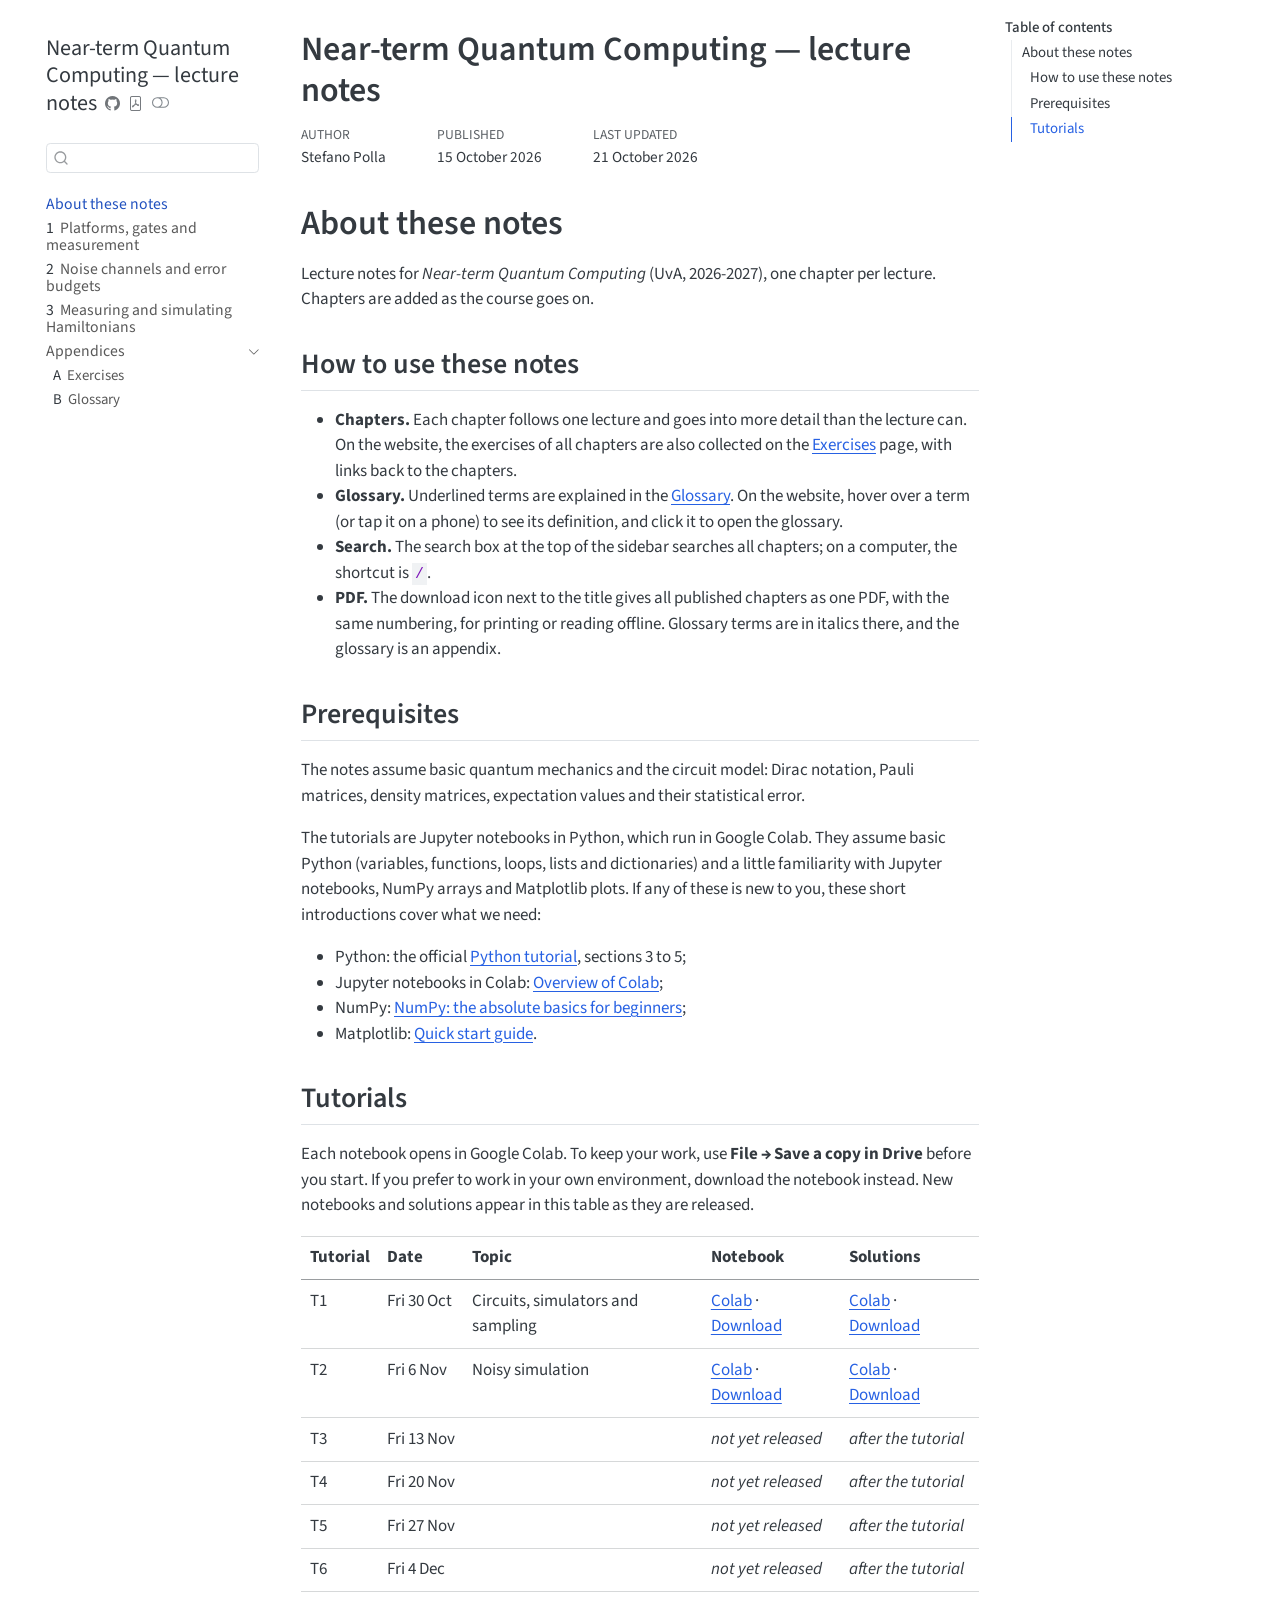
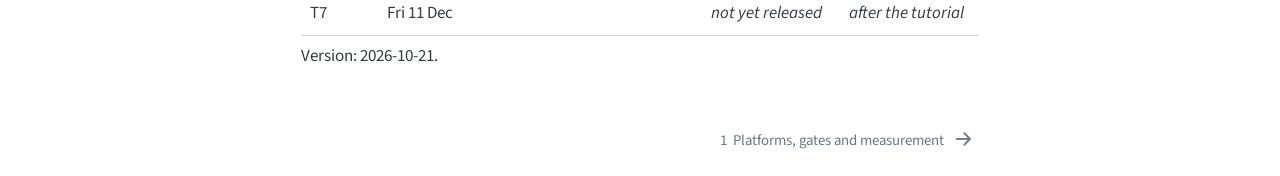
==== commit 84360741: "Built site for gh-pages" ====
--- a/index.html
+++ b/index.html
@@ -436,14 +436,14 @@
 <td style="text-align: left;">Fri&nbsp;30&nbsp;Oct</td>
 <td style="text-align: left;">Circuits, simulators and sampling</td>
 <td style="text-align: left;"><a href="https://colab.research.google.com/github/StefanoPolla/course-testing/blob/main/tutorials/tutorial-01/T1-circuits-and-sampling_qiskit.ipynb">Colab</a>&nbsp;· <a href="downloads/tutorial-01/T1-circuits-and-sampling_qiskit.ipynb" download="T1-circuits-and-sampling_qiskit.ipynb">Download</a></td>
-<td style="text-align: left;"><em>after&nbsp;the&nbsp;tutorial</em></td>
+<td style="text-align: left;"><a href="https://colab.research.google.com/github/StefanoPolla/course-testing/blob/main/tutorials/tutorial-01/T1-circuits-and-sampling_qiskit_solutions.ipynb">Colab</a>&nbsp;· <a href="downloads/tutorial-01/T1-circuits-and-sampling_qiskit_solutions.ipynb" download="T1-circuits-and-sampling_qiskit_solutions.ipynb">Download</a></td>
 </tr>
 <tr class="even">
 <td style="text-align: left;">T2</td>
 <td style="text-align: left;">Fri&nbsp;6&nbsp;Nov</td>
 <td style="text-align: left;">Noisy simulation</td>
 <td style="text-align: left;"><a href="https://colab.research.google.com/github/StefanoPolla/course-testing/blob/main/tutorials/tutorial-02/T2-noisy-simulation_qiskit.ipynb">Colab</a>&nbsp;· <a href="downloads/tutorial-02/T2-noisy-simulation_qiskit.ipynb" download="T2-noisy-simulation_qiskit.ipynb">Download</a></td>
-<td style="text-align: left;"><em>after&nbsp;the&nbsp;tutorial</em></td>
+<td style="text-align: left;"><a href="https://colab.research.google.com/github/StefanoPolla/course-testing/blob/main/tutorials/tutorial-02/T2-noisy-simulation_qiskit_solutions.ipynb">Colab</a>&nbsp;· <a href="downloads/tutorial-02/T2-noisy-simulation_qiskit_solutions.ipynb" download="T2-noisy-simulation_qiskit_solutions.ipynb">Download</a></td>
 </tr>
 <tr class="odd">
 <td style="text-align: left;">T3</td>
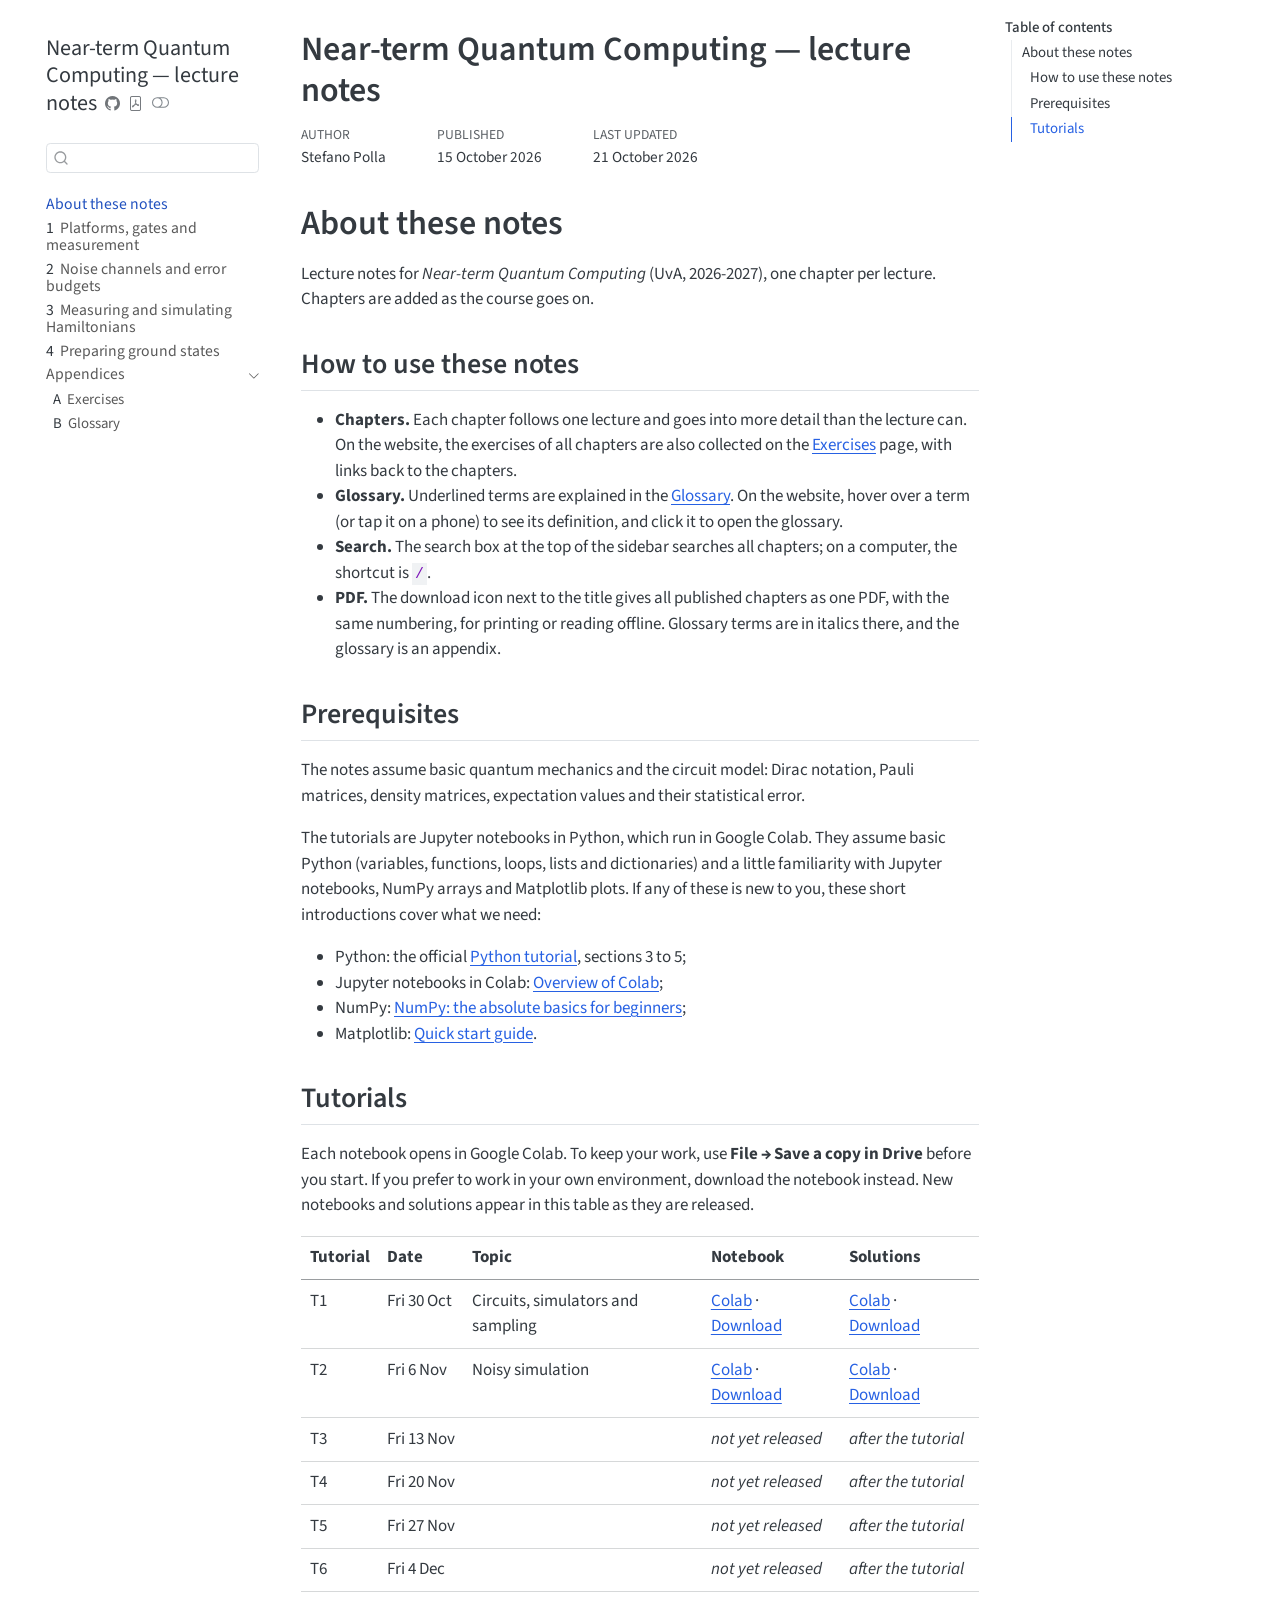
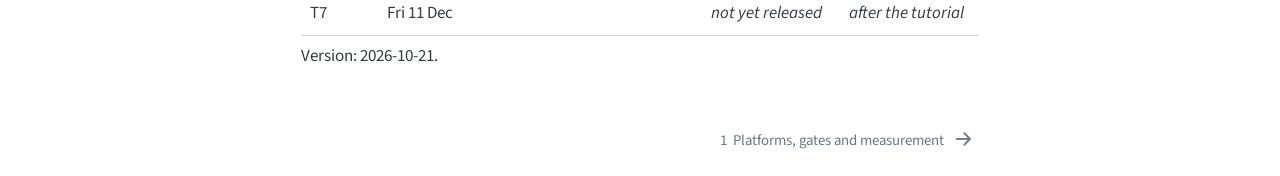
==== commit 867fd4c4: "Built site for gh-pages" ====
--- a/index.html
+++ b/index.html
@@ -309,6 +309,12 @@
   <div class="sidebar-item-container"> 
   <a href="./L3-hamiltonians.html" class="sidebar-item-text sidebar-link">
  <span class="menu-text"><span class="chapter-number">3</span>&nbsp; <span class="chapter-title">Measuring and simulating Hamiltonians</span></span></a>
+  </div>
+</li>
+        <li class="sidebar-item">
+  <div class="sidebar-item-container"> 
+  <a href="./L4-ground-states.html" class="sidebar-item-text sidebar-link">
+ <span class="menu-text"><span class="chapter-number">4</span>&nbsp; <span class="chapter-title">Preparing ground states</span></span></a>
   </div>
 </li>
         <li class="sidebar-item sidebar-item-section">
--- a/styles.css
+++ b/styles.css
@@ -20,6 +20,14 @@
 details.hint > summary::-webkit-details-marker { display: none; }
 details.hint[open] > summary { margin-bottom: 0.4em; }
 
+/* Worked examples (examples.lua): a thin bar on the left, no box. */
+div.example {
+  border-left: 3px solid rgba(127, 127, 127, 0.35);
+  padding-left: 0.9em;
+  margin: 1em 0;
+}
+div.example > p:last-child { margin-bottom: 0; }
+
 /* Author, published and last updated (page-dates.lua) on one row, except on phones */
 @media (min-width: 576px) {
   #title-block-header.quarto-title-block.default .quarto-title-meta {
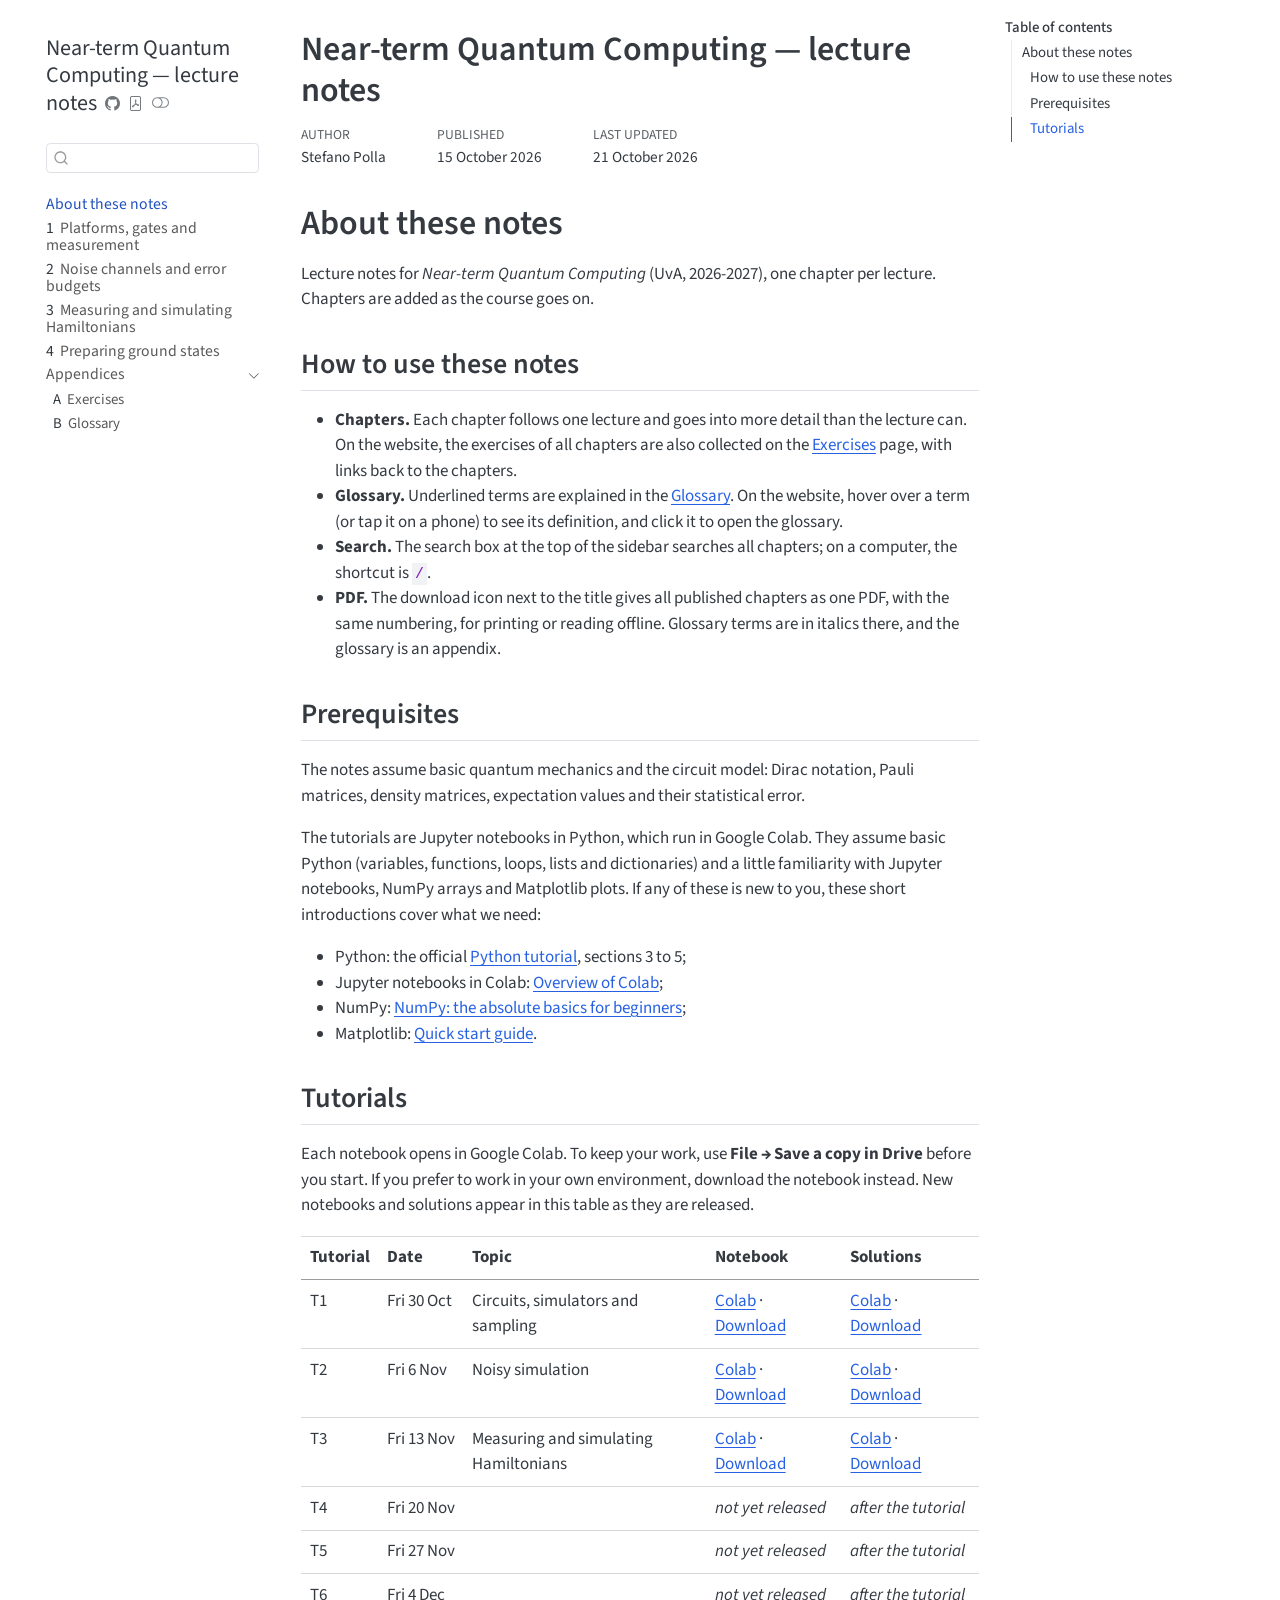
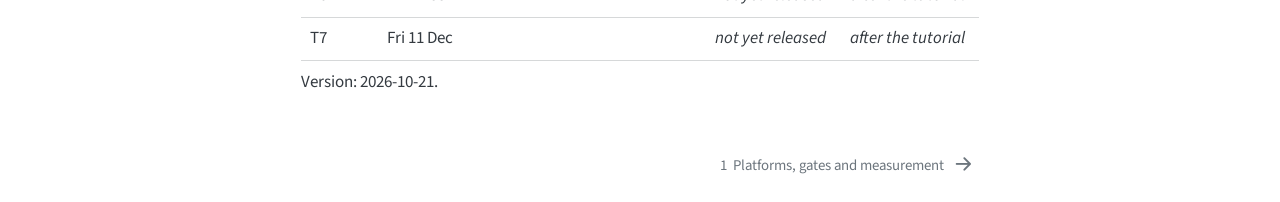
==== commit 303eab99: "Built site for gh-pages" ====
--- a/index.html
+++ b/index.html
@@ -454,9 +454,9 @@
 <tr class="odd">
 <td style="text-align: left;">T3</td>
 <td style="text-align: left;">Fri&nbsp;13&nbsp;Nov</td>
-<td style="text-align: left;"></td>
-<td style="text-align: left;"><em>not&nbsp;yet&nbsp;released</em></td>
-<td style="text-align: left;"><em>after&nbsp;the&nbsp;tutorial</em></td>
+<td style="text-align: left;">Measuring and simulating Hamiltonians</td>
+<td style="text-align: left;"><a href="https://colab.research.google.com/github/StefanoPolla/course-testing/blob/main/tutorials/tutorial-03/T3-hamiltonians_qiskit.ipynb">Colab</a>&nbsp;· <a href="downloads/tutorial-03/T3-hamiltonians_qiskit.ipynb" download="T3-hamiltonians_qiskit.ipynb">Download</a></td>
+<td style="text-align: left;"><a href="https://colab.research.google.com/github/StefanoPolla/course-testing/blob/main/tutorials/tutorial-03/T3-hamiltonians_qiskit_solutions.ipynb">Colab</a>&nbsp;· <a href="downloads/tutorial-03/T3-hamiltonians_qiskit_solutions.ipynb" download="T3-hamiltonians_qiskit_solutions.ipynb">Download</a></td>
 </tr>
 <tr class="even">
 <td style="text-align: left;">T4</td>
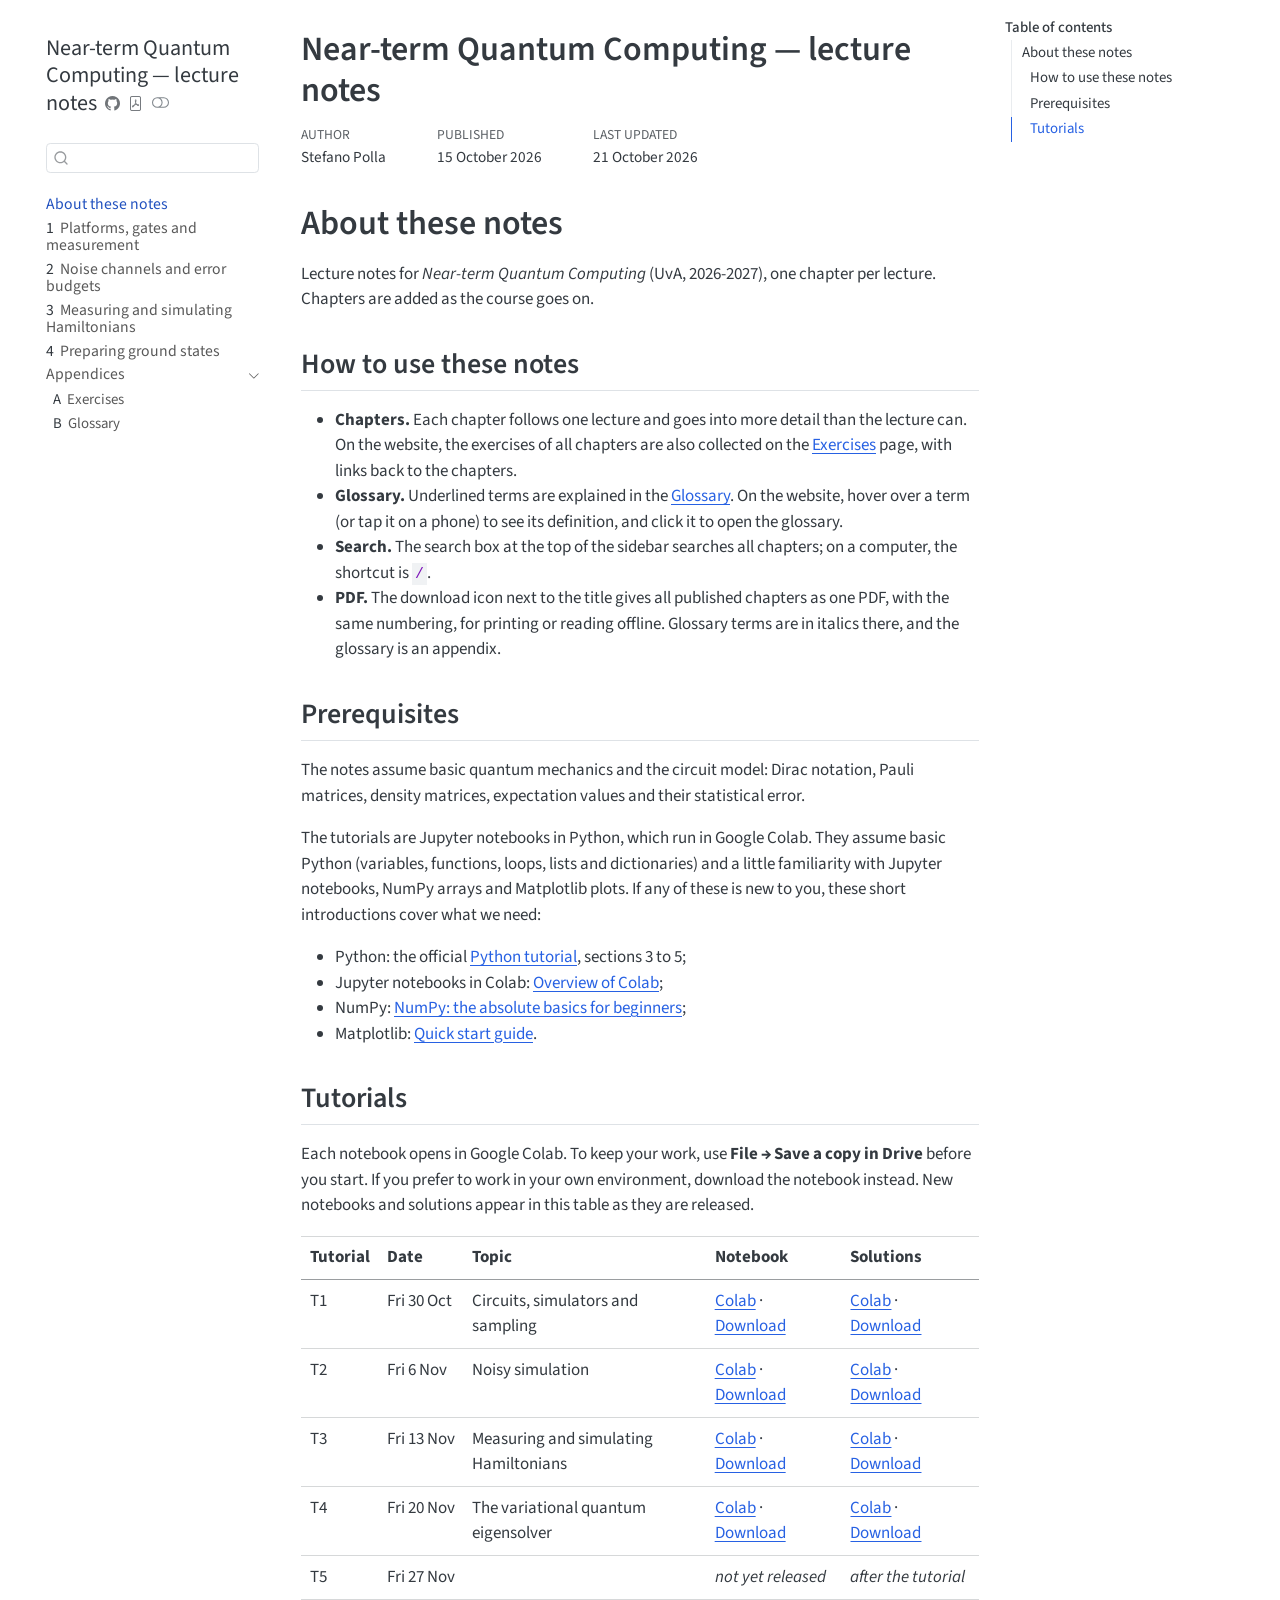
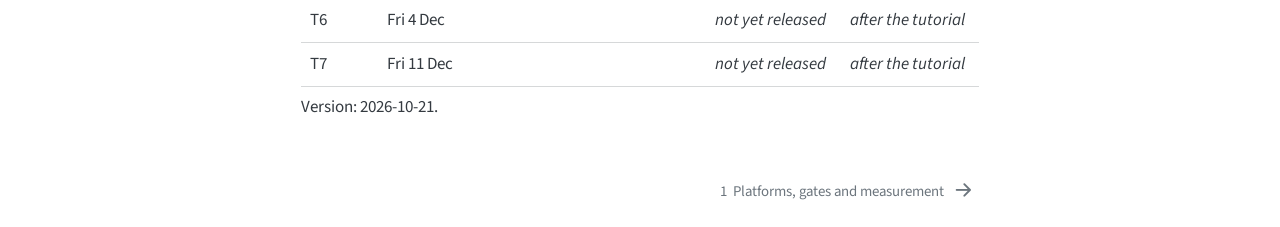
==== commit 3f951be4: "Built site for gh-pages" ====
--- a/index.html
+++ b/index.html
@@ -461,9 +461,9 @@
 <tr class="even">
 <td style="text-align: left;">T4</td>
 <td style="text-align: left;">Fri&nbsp;20&nbsp;Nov</td>
-<td style="text-align: left;"></td>
-<td style="text-align: left;"><em>not&nbsp;yet&nbsp;released</em></td>
-<td style="text-align: left;"><em>after&nbsp;the&nbsp;tutorial</em></td>
+<td style="text-align: left;">The variational quantum eigensolver</td>
+<td style="text-align: left;"><a href="https://colab.research.google.com/github/StefanoPolla/course-testing/blob/main/tutorials/tutorial-04/T4-vqe_qiskit.ipynb">Colab</a>&nbsp;· <a href="downloads/tutorial-04/T4-vqe_qiskit.ipynb" download="T4-vqe_qiskit.ipynb">Download</a></td>
+<td style="text-align: left;"><a href="https://colab.research.google.com/github/StefanoPolla/course-testing/blob/main/tutorials/tutorial-04/T4-vqe_qiskit_solutions.ipynb">Colab</a>&nbsp;· <a href="downloads/tutorial-04/T4-vqe_qiskit_solutions.ipynb" download="T4-vqe_qiskit_solutions.ipynb">Download</a></td>
 </tr>
 <tr class="odd">
 <td style="text-align: left;">T5</td>
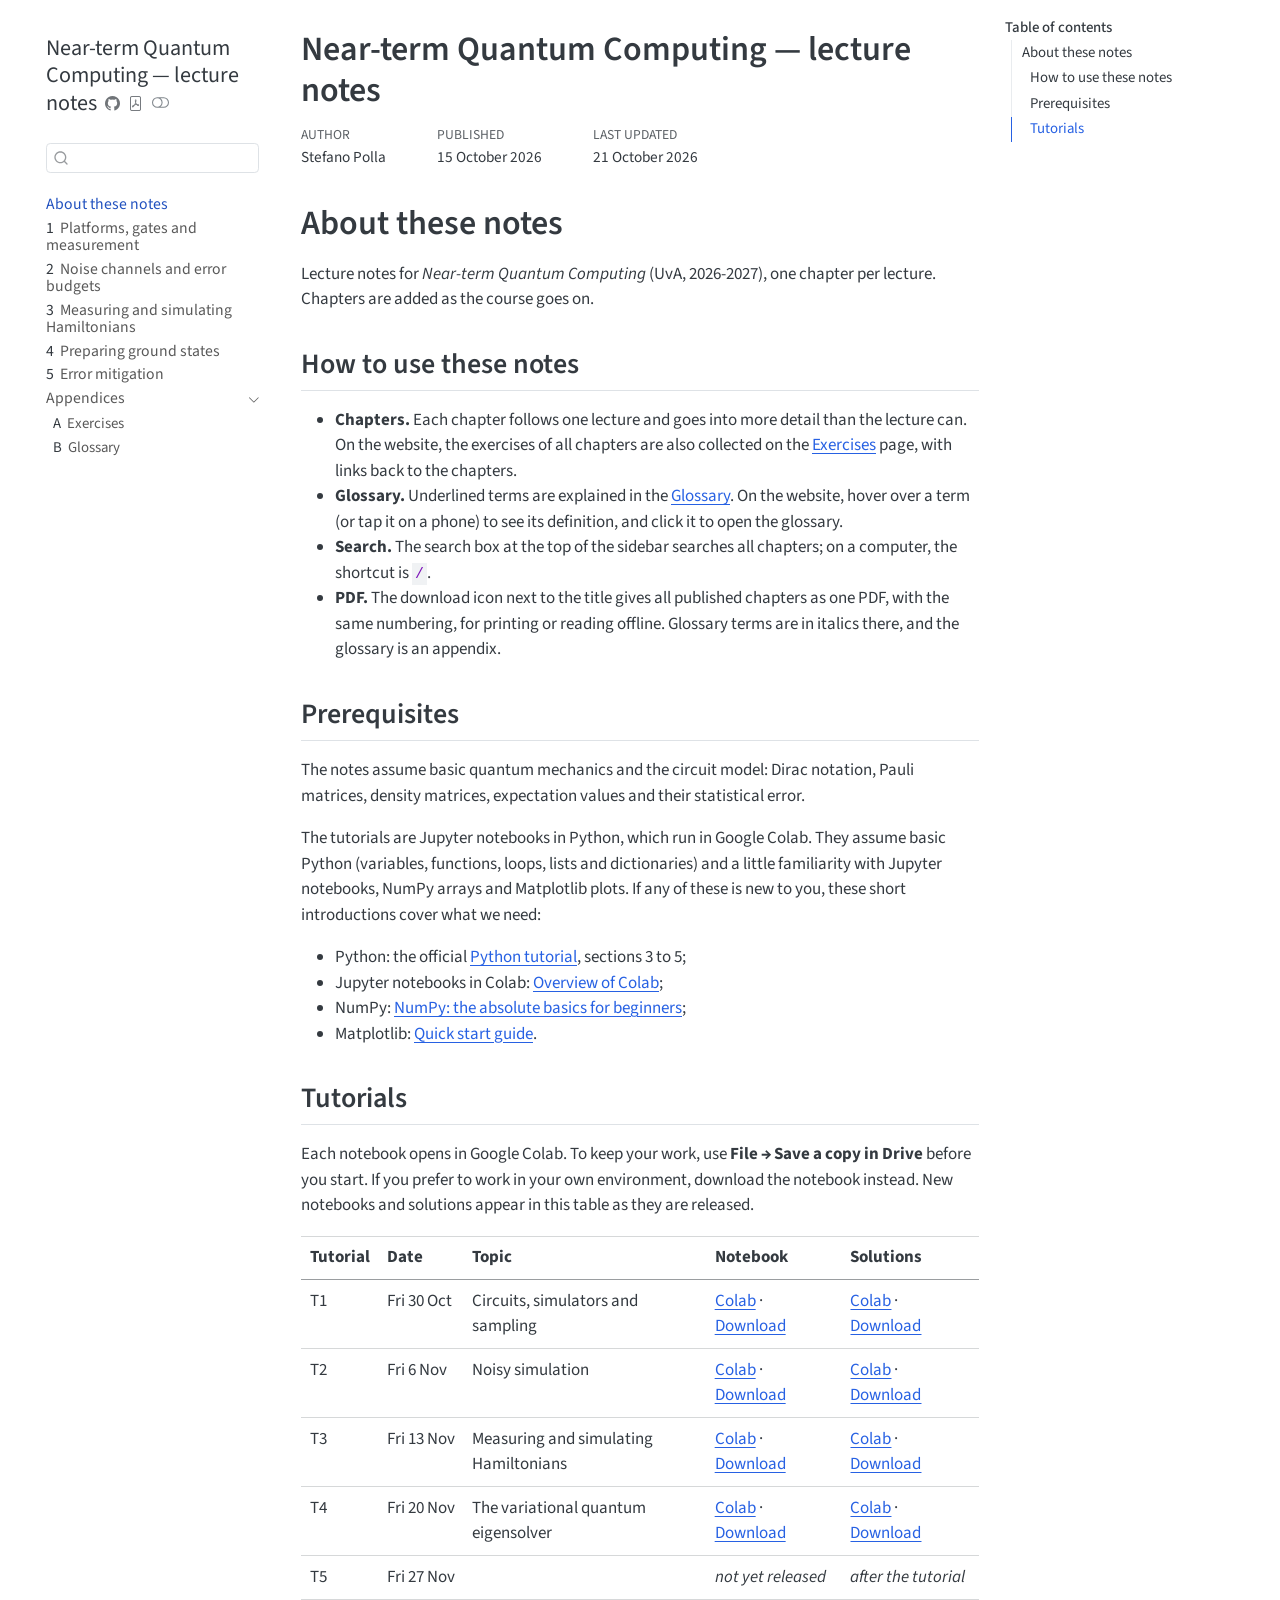
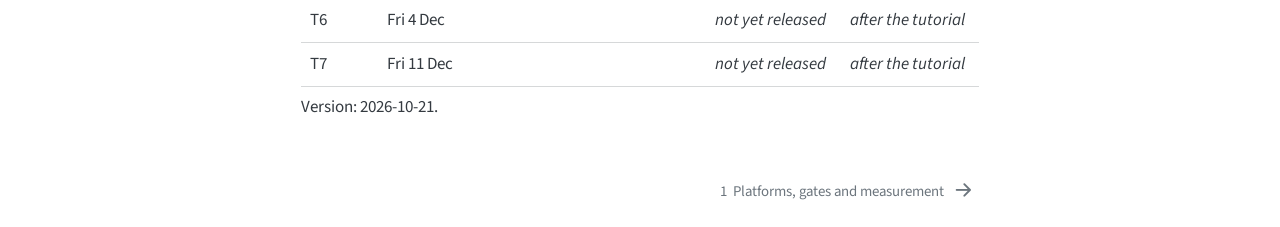
==== commit 6f7d3027: "Built site for gh-pages" ====
--- a/index.html
+++ b/index.html
@@ -315,6 +315,12 @@
   <div class="sidebar-item-container"> 
   <a href="./L4-ground-states.html" class="sidebar-item-text sidebar-link">
  <span class="menu-text"><span class="chapter-number">4</span>&nbsp; <span class="chapter-title">Preparing ground states</span></span></a>
+  </div>
+</li>
+        <li class="sidebar-item">
+  <div class="sidebar-item-container"> 
+  <a href="./L5-mitigation.html" class="sidebar-item-text sidebar-link">
+ <span class="menu-text"><span class="chapter-number">5</span>&nbsp; <span class="chapter-title">Error mitigation</span></span></a>
   </div>
 </li>
         <li class="sidebar-item sidebar-item-section">
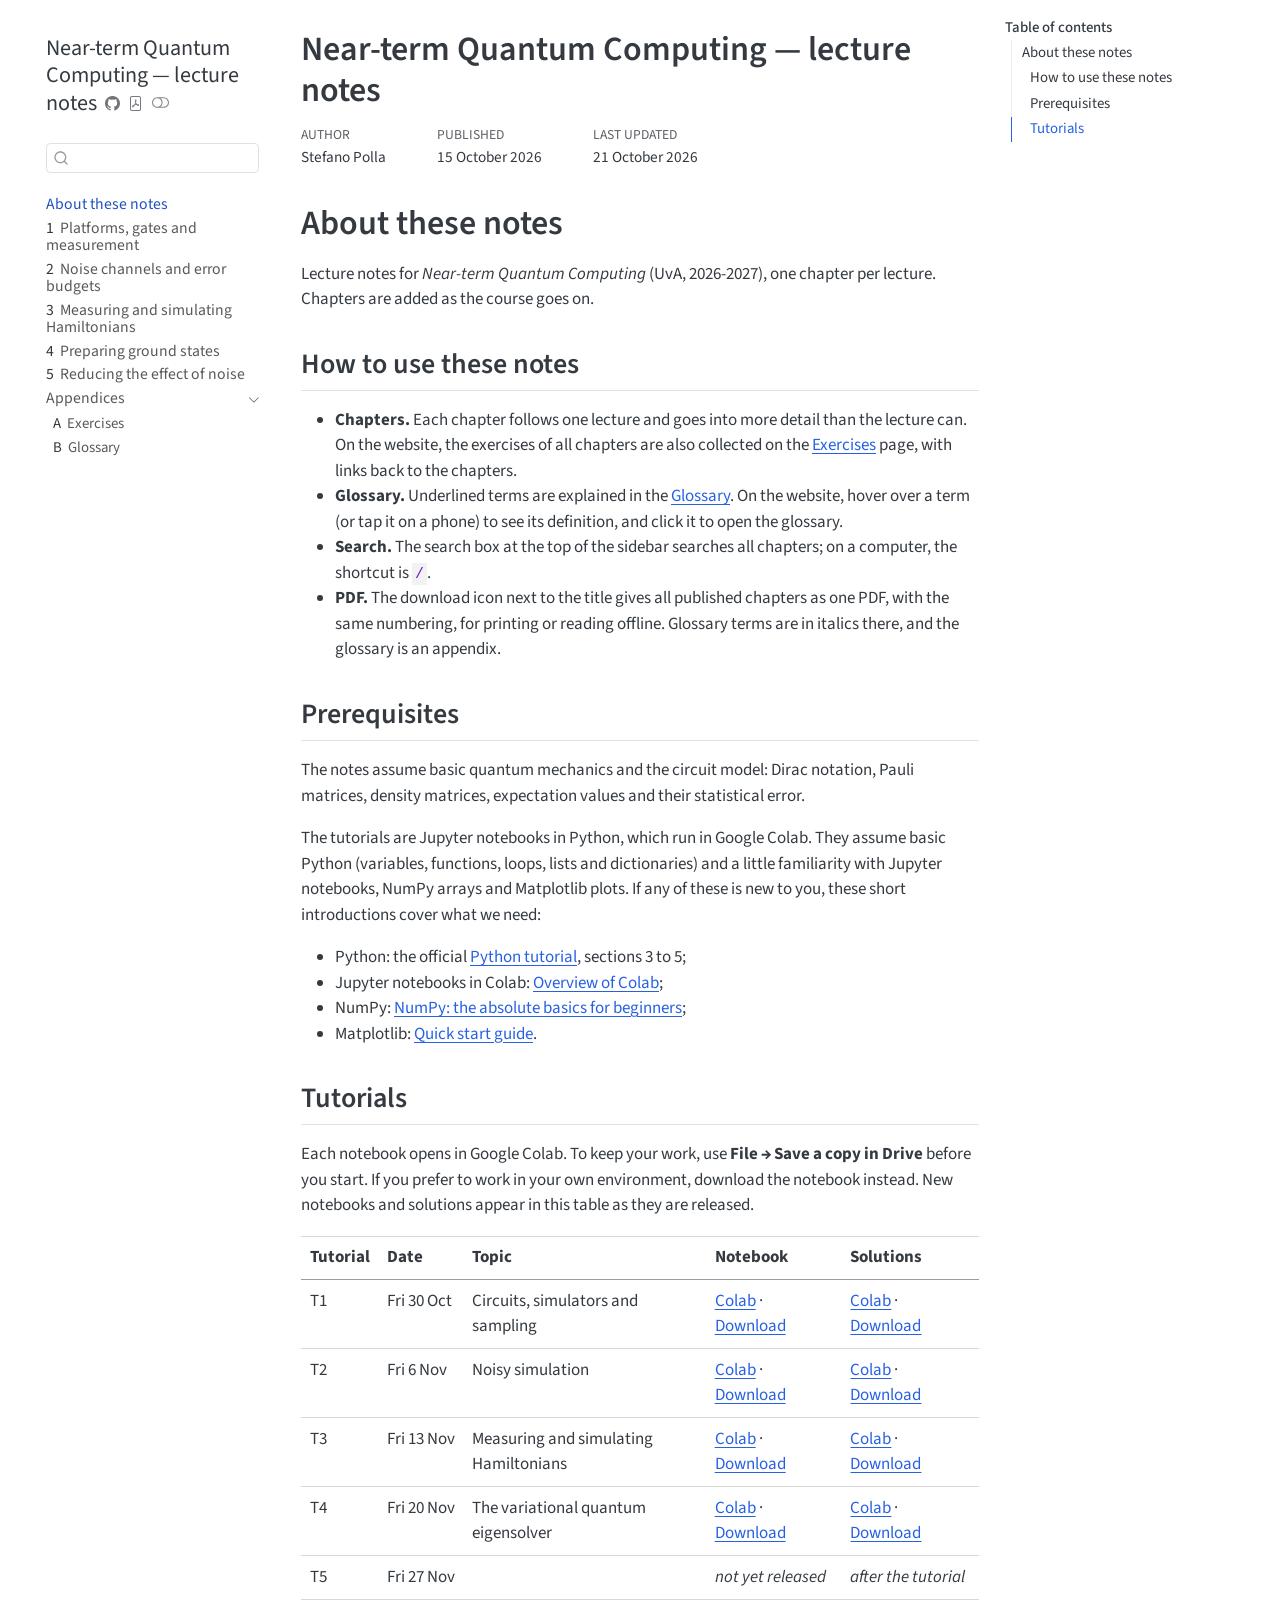
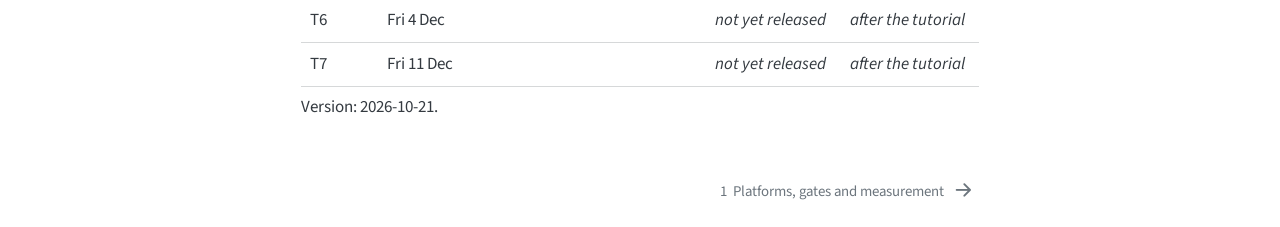
==== commit 4d24ee14: "Built site for gh-pages" ====
--- a/index.html
+++ b/index.html
@@ -320,7 +320,7 @@
         <li class="sidebar-item">
   <div class="sidebar-item-container"> 
   <a href="./L5-mitigation.html" class="sidebar-item-text sidebar-link">
- <span class="menu-text"><span class="chapter-number">5</span>&nbsp; <span class="chapter-title">Error mitigation</span></span></a>
+ <span class="menu-text"><span class="chapter-number">5</span>&nbsp; <span class="chapter-title">Reducing the effect of noise</span></span></a>
   </div>
 </li>
         <li class="sidebar-item sidebar-item-section">
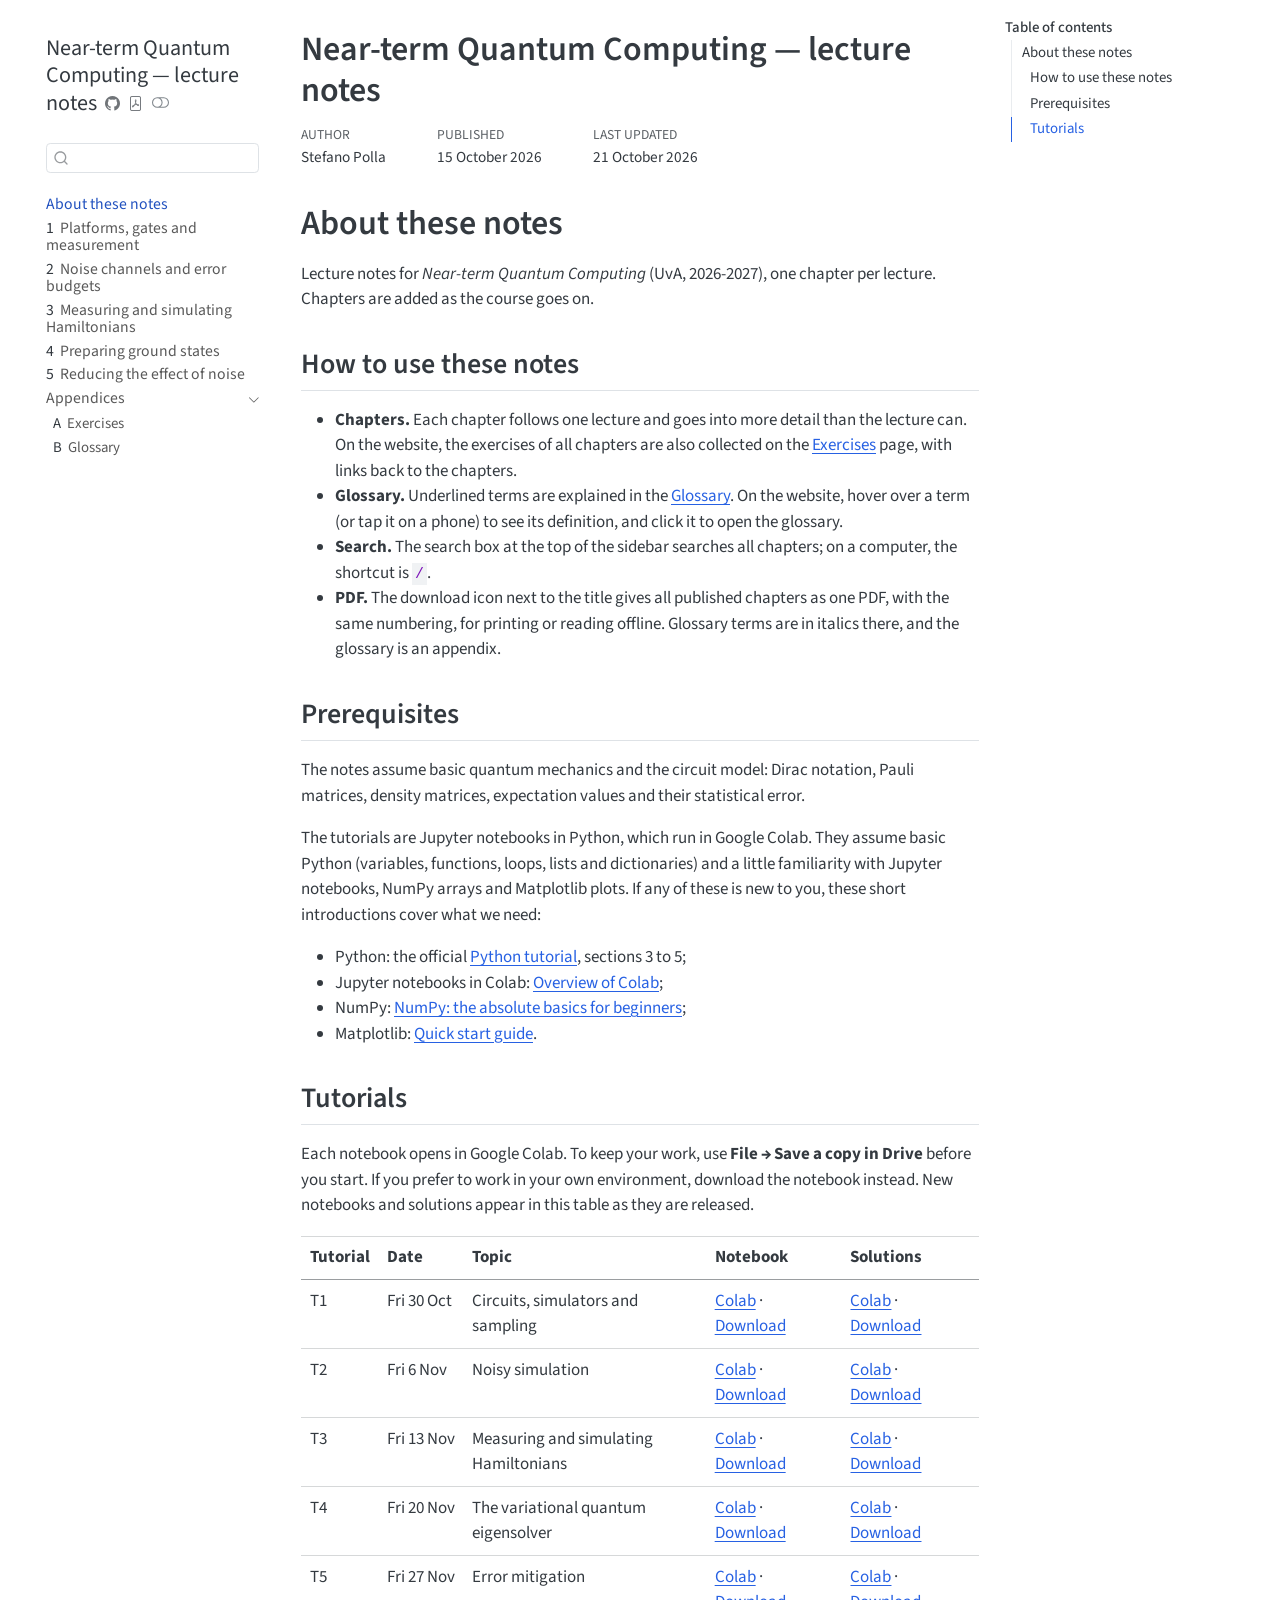
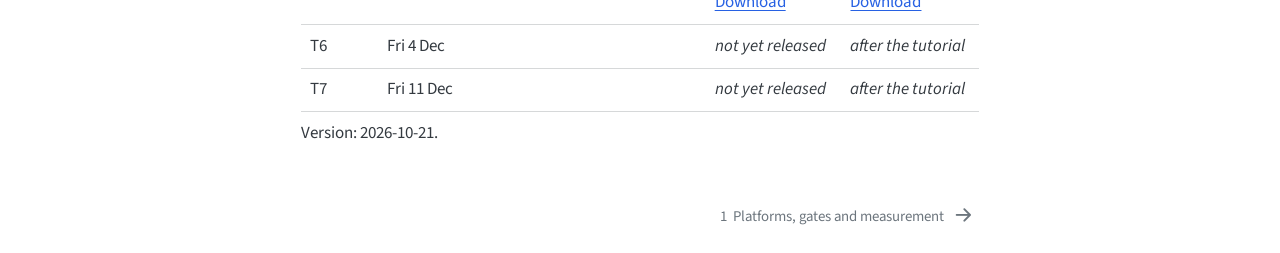
==== commit a3e1cb1c: "Built site for gh-pages" ====
--- a/index.html
+++ b/index.html
@@ -474,9 +474,9 @@
 <tr class="odd">
 <td style="text-align: left;">T5</td>
 <td style="text-align: left;">Fri&nbsp;27&nbsp;Nov</td>
-<td style="text-align: left;"></td>
-<td style="text-align: left;"><em>not&nbsp;yet&nbsp;released</em></td>
-<td style="text-align: left;"><em>after&nbsp;the&nbsp;tutorial</em></td>
+<td style="text-align: left;">Error mitigation</td>
+<td style="text-align: left;"><a href="https://colab.research.google.com/github/StefanoPolla/course-testing/blob/main/tutorials/tutorial-05/T5-mitigation_qiskit.ipynb">Colab</a>&nbsp;· <a href="downloads/tutorial-05/T5-mitigation_qiskit.ipynb" download="T5-mitigation_qiskit.ipynb">Download</a></td>
+<td style="text-align: left;"><a href="https://colab.research.google.com/github/StefanoPolla/course-testing/blob/main/tutorials/tutorial-05/T5-mitigation_qiskit_solutions.ipynb">Colab</a>&nbsp;· <a href="downloads/tutorial-05/T5-mitigation_qiskit_solutions.ipynb" download="T5-mitigation_qiskit_solutions.ipynb">Download</a></td>
 </tr>
 <tr class="even">
 <td style="text-align: left;">T6</td>
